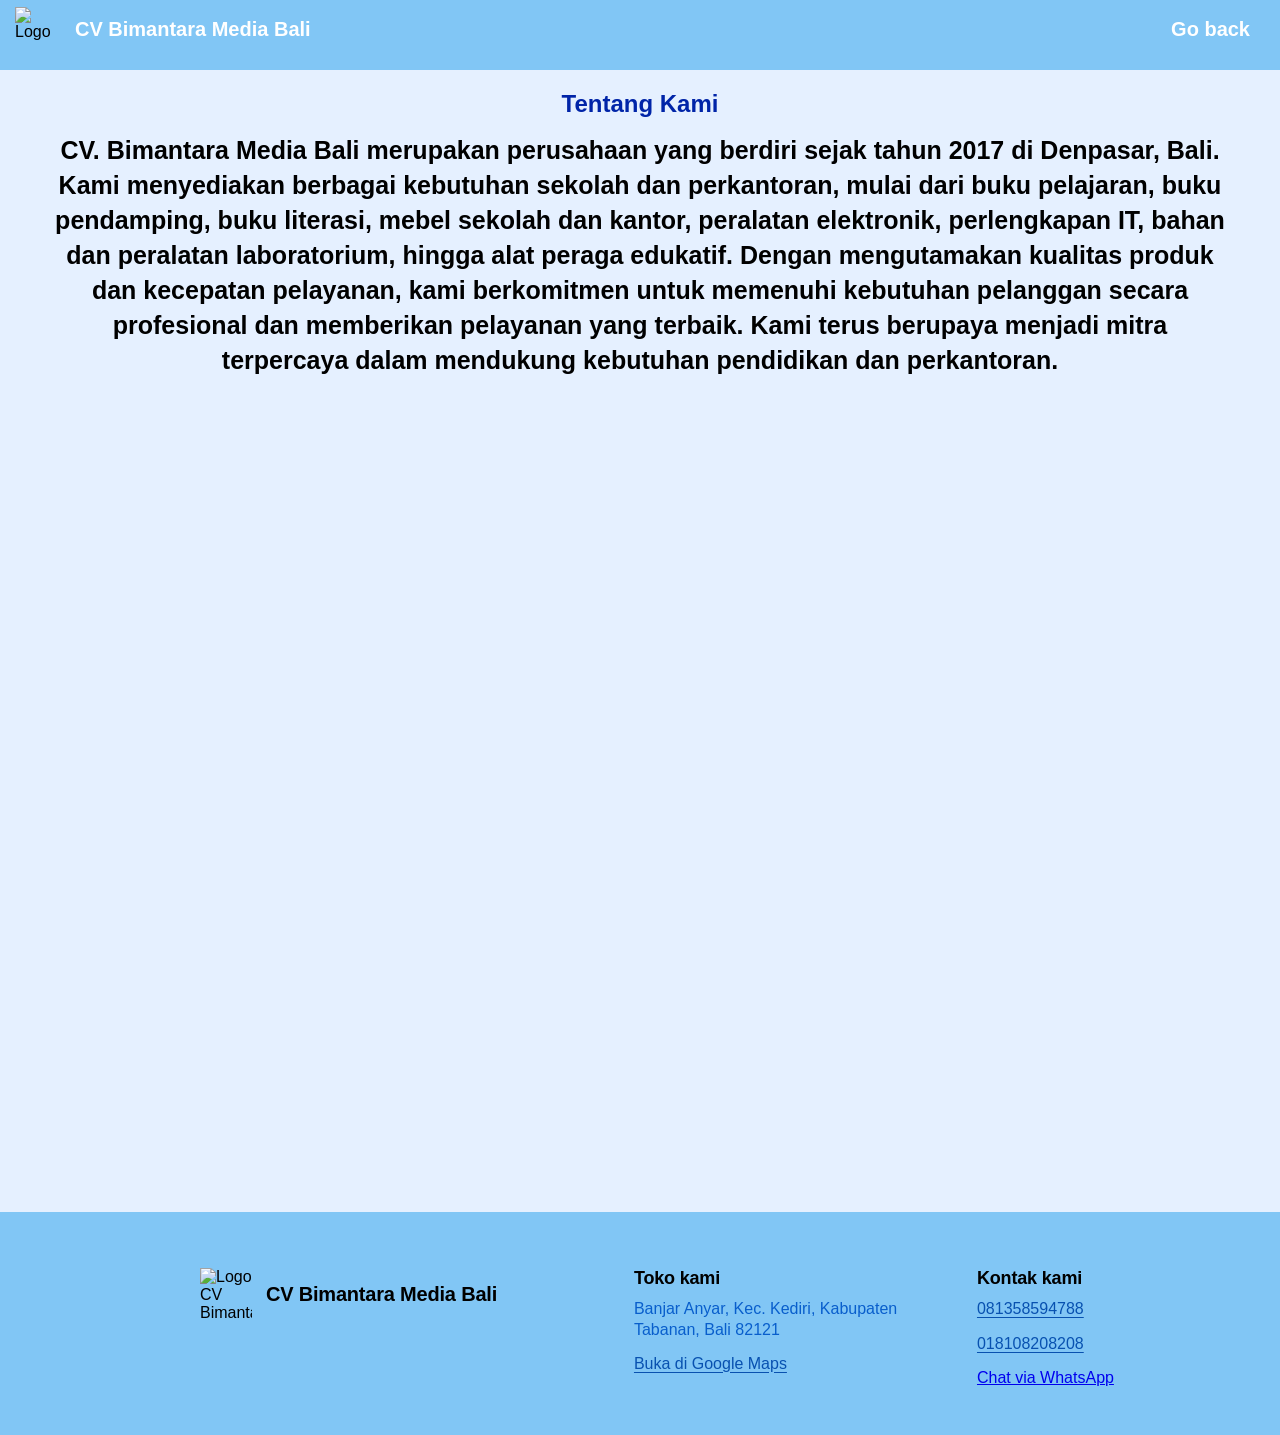
==== abour.html @ e9737730 "new" ====
<!doctype html>
<html lang="en">
  <head>
    <meta charset="UTF-8" />
    <meta name="viewport" content="width=device-width, initial-scale=1.0" />
    <title>CV Bimantara Media Bali</title>
    <link rel="stylesheet" href="style.css" />
    <link rel="stylesheet" href="styleA.css" />
    <script src="script.js" defer></script>
    <script src="scriptA.js" defer></script>
  </head>
  <body>
    <header id="header-anim">
      <div>
        <img src="images/Logobm.png" alt="Logo" />
        <h3>CV Bimantara Media Bali</h3>

        <nav>
          <ul type="none">
            <li class="nav-button">
              <a href="index.html">
                Go back
                <span class="hover-bar"></span>
              </a>
            </li>
          </ul>
        </nav>
      </div>
    </header>

    <main>
      <section class="about-anim">
        <div class="about-section">
          <h1>Tentang Kami</h1>

          <h3>
            CV. Bimantara Media Bali merupakan perusahaan yang berdiri sejak
            tahun 2017 di Denpasar, Bali. Kami menyediakan berbagai kebutuhan
            sekolah dan perkantoran, mulai dari buku pelajaran, buku pendamping,
            buku literasi, mebel sekolah dan kantor, peralatan elektronik,
            perlengkapan IT, bahan dan peralatan laboratorium, hingga alat
            peraga edukatif. Dengan mengutamakan kualitas produk dan kecepatan
            pelayanan, kami berkomitmen untuk memenuhi kebutuhan pelanggan
            secara profesional dan memberikan pelayanan yang terbaik. Kami terus
            berupaya menjadi mitra terpercaya dalam mendukung kebutuhan
            pendidikan dan perkantoran.
          </h3>
        </div>

        <div class="parent">
          <div class="box-VM-anim">
            <div class="box-V">
              <img src="images/BookLogoW.png" />
              <h1>Visi :</h1>
              <h3>
                Memberikan Kontribusi Positif Dibidang Pendidikan di Indonesia
              </h3>
            </div>
          </div>
          <div class="box-VM-anim">
            <div class="box-M">
              <img src="images/HandshakeLogoW.png" />
              <h1>Misi :</h1>
              <h3>Pelayanan Pelanggan Yang Baik Adalalah Nafas Kami</h3>
            </div>
          </div>
        </div>

        <div class="motto">
          <img src="images/HeartLogoW.png" />
          <h1>Motto kami</h1>
          <h2>
            Melayani Dunia Pendidikan dengan Sepenuh Hati, Menghadirkan
            Kualitas dan Dedikasi untuk Mendukung Kemajuan Generasi Bangsa.
          </h2>
        </div>
      </section>
    </main>

    <footer class="site-footer">
      <div class="footer-grid">
        <div class="footer-brand">
          <img src="images/Logobm.png" alt="Logo CV Bimantara Media Bali" />
          <p class="footer-name">CV Bimantara Media Bali</p>
        </div>

        <div class="footer-col">
          <h2>Toko kami</h2>
          <p>Banjar Anyar, Kec. Kediri, Kabupaten Tabanan, Bali 82121</p>
          <a
            class="footer-link"
            href="https://www.google.com/maps/place/Srikandi+Mart/@-8.5294334,115.1380931,17z/data=!3m1!4b1!4m6!3m5!1s0x2dd23bf1a0261501:0x80c1065360ee2c57!8m2!3d-8.5294334!4d115.140668!16s%2Fg%2F11hk1lvch7?entry=ttu&g_ep=EgoyMDI2MTAxMy4wIKXMDSoASAFQAw%3D%3D"
            target="_blank"
            rel="noopener"
            >Buka di Google Maps</a
          >
        </div>

        <div class="footer-col">
          <h2>Kontak kami</h2>
          <p><a href="tel:081358594788">081358594788</a></p>
          <p><a href="tel:018108208208">018108208208</a></p>
          <a
            class="btn"
            href="https://wa.me/6281358594788?text=Halo%20CV%20Bimantara%20Media%20Bali%2C%20saya%20ingin%20menanyakan%20produk."
            target="_blank"
            rel="noopener"
            >Chat via WhatsApp</a
          >
        </div>
      </div>
    </footer>
  </body>
</html>
---- style.css ----
* {
  margin: 0;
  padding: 0;
  font-family: "Segoe UI", Tahoma, Geneva, Verdana, sans-serif;
}

html {
  scroll-behavior: smooth;
}

body {
  background-color: rgb(229, 240, 255);
  overflow-x: hidden;
}

/* =========================
   HEADER
========================= */

header {
  position: fixed;
  top: 0;
  left: 0;
  width: 100%;
  height: 70px;
  background-color: rgb(129, 198, 245);
  z-index: 1000;

  transform: translateY(-70px);
  animation: startup 1s ease forwards;
}

@keyframes startup {
  from {
    transform: translateY(-70px);
  }

  to {
    transform: translateY(0);
  }
}

header img {
  position: fixed;
  width: 50px;
  height: auto;
  margin-top: 7px;
  margin-left: 15px;
}

header h3 {
  position: fixed;
  margin: 18px 0 0 75px;
  font-size: 20px;
  color: white;
}

header ul {
  position: fixed;
  top: 10px;
  right: 10px;

  margin-right: 10px;

  display: flex;
  z-index: 1000;
  list-style: none;
}

header li {
  text-align: center;
  margin-left: 20px;
  text-decoration: none;

  transition: all 0.5s ease;
}

#header-anim a {
  position: relative;
  display: inline-block;

  padding: 8px 10px 0;

  color: white;
  text-align: center;
  text-decoration: none;

  font-size: 20px;
  font-weight: 700;
  min-height: 37px;

  transition: all 0.5s ease;
}

#header-anim a:hover {
  color: rgb(0, 36, 168);
  transform: translateY(-3px) scale(1.1);
}

#header-anim a:active {
  color: rgb(0, 36, 168);
  transform: translateY(-3px) scale(1.1);
}

.nav-button {
    position: relative;
}

.hover-bar {
  position: absolute;

  bottom: 0;
  left: 50%;

  width: 0;
  height: 5px;

  background: rgb(0, 36, 168);

  transform: translateX(-50%);
  transition: width 0.3s ease;

  pointer-events: none;
}

.nav-button a:hover .hover-bar {
  width: 80%;
}

.nav-button a:active .hover-bar {
  width: 80%;
}

/* =========================
   HERO
========================= */

#home-nav {
  position: relative;
  height: 780px;
  overflow: hidden;
}

.home-img {
  position: absolute;

  top: 70px;
  left: 0;

  width: 100%;
  height: calc(100% - 70px);

  z-index: 0;

  opacity: 1;
  transition: opacity 0.6s ease;
}

.home-img.fade {
  opacity: 0;
}

/* =========================
   KNOW US MORE
========================= */

.flex-image-link {
  margin-top: 150px;
  margin-bottom: 250px;

  opacity: 0;
  transform: translateY(50px);
  transition: 0.5s ease;
}

.flex-image-link.show {
  opacity: 1;
  transform: translateY(0);
}

.flex-image-link > h1 {
  text-align: center;
  margin-bottom: 25px;

  font-size: clamp(35px, 5vw, 50px);
  font-weight: 1000;
}

/* Actual horizontal flexbox */

.image-row {
  display: flex;
  justify-content: center;
  align-items: flex-start;

  gap: 30px;

  width: 100%;
}

/* Each image */

.flex-img {
  width: 30%;
  max-width: 500px;

  opacity: 0;
  transform: translateY(50px);
}

.flex-img.show {
  animation: imageAppear 0.8s ease forwards;
}

.flex-img:nth-child(1) {
  animation-delay: 0s;
}

.flex-img:nth-child(2) {
  animation-delay: 0.5s;
}

.flex-img:nth-child(3) {
  animation-delay: 1s;
}

@keyframes imageAppear {
  to {
    opacity: 1;
    transform: translateY(0);
  }
}

.flex-img a {
  display: block;

  border-radius: 25px;
  overflow: hidden;
}

.flex-img img {
  display: block;

  width: 100%;
  height: 90%;

  border-radius: 25px;

  filter: brightness(50%);

  z-index: 0;
}

.flex-img h1 {
  position: relative;

  margin-top: -80px;
  margin-left: 20px;

  z-index: 1;

  color: white;

  font-size: clamp(25px, 4vw, 50px);
}

.image-hover {
  transition: transform 0.3s ease;
}

.flex-img:hover .image-hover {
  transform: scale(1.05);
}

.flex-img:active .image-hover {
  transform: scale(1.05);
}

/* =========================
   FOOTER
========================= */

.site-footer {
  position: static;
  display: block;
  width: 100%;
  height: auto;
  min-height: 0;
  margin: 80px 0 0;
  padding: 56px 0 48px;
  background: rgb(129, 198, 245);
  color: #000000;
}
 
.footer-grid {
  display: grid;
  grid-template-columns: 1.3fr 1fr 1fr;
  gap: 40px;
  align-items: start;
  padding-left: 200px;
}
 
.footer-brand {
  display: flex;
  align-items: center;
  gap: 14px;
}
 
.footer-brand img {
  width: 52px;
  height: 52px;
  margin: 0;
  object-fit: contain;
  flex: none;
}
 
.footer-name {
  margin: 0;
  font-size: 1.25rem;
  font-weight: 700;
  line-height: 1.25;
  letter-spacing: -0.01em;
}

.footer-col h2 {
  margin: 0 0 10px;
  padding: 0;
  color: #000000;
  font-size: 1.125rem;
  font-weight: 700;
  letter-spacing: -0.01em;
}
 
.footer-col p {
  max-width: 34ch;
  margin: 0 0 14px;
  color: rgb(8, 94, 204);
  font-size: 1rem;
  line-height: 1.3;
}
 
.footer-col a:not(.btn) {
  color: rgb(8, 81, 176);
  text-decoration: underline;
  text-underline-offset: 3px;
}
 
.footer-col a:not(.btn):hover {
  color: var(--pencil);
}
 
.site-footer a:focus-visible {
  outline-color: var(--pencil);
}

/* =====================================================
   TABLET
   769px - 1024px
===================================================== */

@media (max-width: 1024px) {

  /* Header */

  header h3 {
    font-size: 18px;
  }

  #header-anim a {
    font-size: 17px;
  }

  #header-anim a:hover {
    font-size: 19px;
  }

  /* Hero */

  #home-nav {
    height: 650px;
  }

  /* Cards */

  .image-row {
    flex-wrap: wrap;
    padding: 0 30px;
    box-sizing: border-box;
  }

  .flex-img {
    width: calc(50% - 15px);
  }

  .flex-img:nth-child(3) {
    width: 60%;
  }

  /* Footer */

  footer {
    padding: 35px;
  }
}

/* =====================================================
   MOBILE
   768px and below
===================================================== */

@media (max-width: 768px) {

  /* =========================
     HEADER
  ========================= */

  header {
    height: 115px;
  }

  header img {
    position: absolute;

    width: 42px;

    top: 5px;
    left: 10px;

    margin: 0;
  }

  header h3 {
    position: absolute;

    top: 12px;
    left: 65px;

    margin: 0;

    font-size: 17px;
  }

  header ul {
    position: absolute;

    top: 60px;
    left: 0;
    right: 0;

    display: flex;
    justify-content: center;

    padding: 0 5px;

    gap: 2px;
  }

  header li {
    padding-left: 0;
  }

  #header-anim a {
    padding: 8px 7px 0;

    font-size: 14px;

    min-height: 35px;
  }

  #header-anim a:hover {
    font-size: 15px;
  }

  header li:hover {
    height: 40px;
  }

  /* =========================
     HERO
  ========================= */

  #home-nav {
    height: 550px;
  }

  .home-img {
    top: 115px;
    height: calc(100% - 115px);

    object-fit: cover;
  }

  /* =========================
     KNOW US MORE
  ========================= */

  .flex-image-link {
    margin-top: 90px;
    padding: 0 20px;
    box-sizing: border-box;
  }

  .flex-image-link > h1 {
    font-size: clamp(30px, 9vw, 42px);
    margin-bottom: 30px;
  }

  /* Stack cards vertically */

  .image-row {
    flex-direction: column;
    align-items: center;

    gap: 35px;

    padding: 0;
  }

  .flex-img,
  .flex-img:nth-child(3) {
    width: 100%;
    max-width: 500px;
  }

  .flex-img h1 {
    margin-top: -65px;
    margin-left: 20px;

    font-size: clamp(28px, 8vw, 40px);
  }

  /* Disable the scale from getting too huge */

  .flex-img:hover .image-hover {
    transform: scale(1.02);
  }

  /* =========================
     FOOTER
  ========================= */

  footer {
    min-height: auto;

    margin-top: 80px;

    padding: 35px 25px 45px;
  }

  .footer-title {
    gap: 10px;
  }

  .footer-title img {
    width: 42px;
    height: 42px;
  }

  .footer-title h2 {
    font-size: 18px;
  }

  .loc-title {
    margin-left: 0;
    margin-top: 25px;
  }

  .loc-title h1 {
    font-size: 25px;
  }

  .loc-info {
    display: block;

    margin-left: 0;
    margin-top: 5px;

    font-size: 16px;
  }
}

/* =====================================================
   SMALL PHONES
   480px and below
===================================================== */

@media (max-width: 480px) {

  /* Header */

  header {
    height: 110px;
  }

  header img {
    width: 38px;
    top: 7px;
    left: 8px;
  }

  header h3 {
    left: 55px;
    top: 13px;

    font-size: 15px;
  }

  header ul {
    top: 58px;
  }

  #header-anim a {
    padding-left: 5px;
    padding-right: 5px;

    font-size: 12px;
  }

  #header-anim a:hover {
    font-size: 13px;
  }

  /* Hero */

  #home-nav {
    height: 450px;
  }

  .home-img {
    top: 110px;
    height: calc(100% - 110px);
  }

  /* Know us */

  .flex-image-link {
    margin-top: 70px;

    padding-left: 15px;
    padding-right: 15px;
  }

  .flex-image-link > h1 {
    font-size: 30px;
  }

  .image-row {
    gap: 30px;
  }

  .flex-img h1 {
    margin-top: -55px;

    font-size: 28px;
  }

  /* Footer */

  footer {
    padding: 30px 20px 40px;
  }

  .footer-title h2 {
    font-size: 16px;
  }

  .loc-title h1 {
    font-size: 22px;
  }

  .loc-info {
    font-size: 15px;
  }
}
---- styleA.css ----
/* =========================
   ABOUT SECTION
========================= */

.about-section {
  margin-top: 40px;
  padding: 50px;

  opacity: 0;
  transform: translateY(-70px);

  animation: BstartupA 1.3s ease forwards;
}

@keyframes BstartupA {
  from {
    opacity: 0;
    transform: translateY(-70px);
  }

  to {
    opacity: 1;
    transform: translateY(0);
  }
}

.about-section h1 {
  color: rgb(0, 36, 168);

  text-align: center;
}

.about-section h3 {
  margin-top: 15px;

  text-align: center;

  font-size: clamp(25px, 1.5vw, 30px);
  line-height: 1.4;
}


/* =========================
   VISI / MISI
========================= */

.parent {
  display: flex;
  justify-content: center;
  align-items: stretch;

  gap: 30px;

  width: 100%;

  margin-top: 10px;
  padding: 0 30px;

  box-sizing: border-box;
}


/* Both animation containers */

.box-VM-anim {
  width: 100%;
  max-width: 500px;

  opacity: 0;
  transform: translateY(50px);
}

.box-VM-anim.show {
  animation: imageAppear2 0.8s ease forwards;
}


/* Animation delays */

.box-VM-anim:nth-child(1) {
  animation-delay: 0.8s;
}

.box-VM-anim:nth-child(2) {
  animation-delay: 1.2s;
}

@keyframes imageAppear2 {
  to {
    opacity: 1;
    transform: translateY(0);
  }
}


/* =========================
   VISI BOX
========================= */

.box-V {
  width: 100%;
  min-height: 348px;

  padding: 20px;

  display: flex;
  flex-direction: column;
  align-items: center;
  justify-content: flex-start;
}

.box-V img {
  width: 200px;
  max-width: 70%;

  margin: 0 auto;
}

.box-V h1 {
  margin-top: 17px;

  font-size: clamp(28px, 3vw, 35px);

  color: rgb(0, 36, 168);

  text-align: center;
}

.box-V h3 {
  font-size: clamp(20px, 2.5vw, 30px);
  line-height: 1.3;

  text-align: center;
}



/* =========================
   MISI BOX
========================= */

.box-M {
  width: 100%;
  min-height: 348px;

  padding: 20px;

  display: flex;
  flex-direction: column;
  align-items: center;
}

.box-M img {
  width: 200px;
  max-width: 70%;

  margin: 0 auto;
}

.box-M h1 {
  margin-top: 25.7px;

  font-size: clamp(28px, 3vw, 35px);

  color: rgb(0, 36, 168);

  text-align: center;
}

.box-M h3 {
  font-size: clamp(20px, 2.5vw, 30px);
  line-height: 1.3;

  text-align: center;
}


/* =========================
   MOTTO
========================= */

.motto {
  display: flex;
  flex-direction: column;
  align-items: center;

  margin-top: 30px;
  margin-bottom: 200px;

  padding: 0 30px;

  box-sizing: border-box;

  opacity: 0;
  transform: translateY(50px);

  transition: 0.8s ease;
}

.motto.show {
  opacity: 1;
  transform: translateY(0);
}

.motto img {
  width: 200px;
  max-width: 60%;
}

.motto h1 {
  margin: 10px 0 0;

  font-size: clamp(30px, 4vw, 45px);

  color: rgb(0, 36, 168);

  text-align: center;
}

.motto h2 {
  margin: 10px 0 0;

  font-size: clamp(20px, 3vw, 30px);

  text-align: center;
}


/* =====================================================
TABLET
===================================================== */

@media (max-width: 900px) {

.about-section {
padding: 35px 25px;
}

.about-section h1 {
font-size: clamp(28px, 4vw, 38px);
}

.about-section h3 {
font-size: clamp(20px, 2.6vw, 25px);
line-height: 1.5;
}

/* Visi + Misi */

.parent {
gap: 20px;
padding: 0 15px;
}

.box-VM-anim {
flex: 1;
min-width: 0;
}

.box-V,
.box-M {
min-height: 300px;
padding: 20px 15px;
box-sizing: border-box;
}

.box-V img,
.box-M img {
width: 160px;
max-width: 80%;
}

.box-V h1,
.box-M h1 {
font-size: clamp(25px, 3vw, 32px);
}

.box-V h3,
.box-M h3 {
font-size: clamp(18px, 2.2vw, 23px);
line-height: 1.45;
}

/* Motto */

.motto {
margin-top: 45px;
margin-bottom: 130px;
padding: 0 25px;
}

.motto img {
width: 170px;
}

.motto h1 {
font-size: clamp(28px, 4vw, 38px);
}

.motto h2 {
font-size: clamp(19px, 2.7vw, 25px);
line-height: 1.5;
}
}

/* =====================================================
MOBILE
===================================================== */

@media (max-width: 768px) {

.about-section {
margin-top: 90px;
padding: 25px 15px;
}

.about-section h1 {
font-size: 30px;
line-height: 1.3;
}

.about-section h3 {
margin-top: 12px;
font-size: 19px;
line-height: 1.6;
}

/* Company description box */

.box {
width: 100%;
min-height: auto;
padding: 20px;
box-sizing: border-box;
}

.box h3 {
font-size: 18px;
line-height: 1.6;
}

/* Visi + Misi */

.parent {
flex-direction: column;
align-items: center;
gap: 25px;

width: 100%;
margin-top: 25px;
padding: 0;

}

.box-VM-anim {
width: 100%;
max-width: 500px;
box-sizing: border-box;
}

.box-V,
.box-M {
width: 100%;
min-height: auto;
padding: 25px 20px;
box-sizing: border-box;
border-radius: 20px;
}

.box-V img,
.box-M img {
width: 145px;
max-width: 65%;
}

.box-V h1,
.box-M h1 {
margin-top: 18px;
font-size: 29px;
line-height: 1.3;
}

.box-M h1 {
margin-top: 18px;
}

.box-V h3,
.box-M h3 {
margin-bottom: 0;
font-size: 19px;
line-height: 1.6;
overflow-wrap: break-word;
}

/* Motto */

.motto {
margin-top: 45px;
margin-bottom: 90px;
padding: 0 15px;
}

.motto img {
width: 145px;
max-width: 60%;
}

.motto h1 {
font-size: 30px;
line-height: 1.4;
overflow-wrap: break-word;
}

.motto h2 {
font-size: 19px;
line-height: 1.6;
overflow-wrap: break-word;
}
}

/* =====================================================
SMALL PHONES
===================================================== */

@media (max-width: 480px) {

.about-section {
margin-top: 100px;
padding: 20px 12px;
}

.about-section h1 {
font-size: 26px;
}

.about-section h3 {
font-size: 17px;
line-height: 1.6;
}

/* Images above the company description */

.about-section > img {
display: block;
width: 110px;
max-width: 50%;
height: auto;
margin: 100px auto 20px;
}

/* Company description box */

.box {
padding: 16px;
border-radius: 18px;
}

.box h3 {
font-size: 16px;
line-height: 1.6;
}

/* Visi + Misi */

.parent {
gap: 20px;
padding: 0;
}

.box-VM-anim {
max-width: 100%;
}

.box-V,
.box-M {
padding: 20px 15px;
border-radius: 18px;
}

.box-V img,
.box-M img {
width: 120px;
}

.box-V h1,
.box-M h1 {
font-size: 25px;
}

.box-V h3,
.box-M h3 {
font-size: 16px;
line-height: 1.6;
}

/* Motto */

.motto {
margin-top: 35px;
margin-bottom: 70px;
padding: 0 10px;
}

.motto img {
width: 115px;
}

.motto h1 {
font-size: 25px;
line-height: 1.4;
}

.motto h2 {
font-size: 16px;
line-height: 1.6;
}
}

/* =====================================================
EXTRA SMALL PHONES
===================================================== */

@media (max-width: 360px) {

.about-section {
padding-right: 10px;
padding-left: 10px;
}

.about-section h1 {
font-size: 24px;
}

.about-section h3 {
font-size: 16px;
}

.box-V,
.box-M {
padding: 18px 12px;
}

.box-V h1,
.box-M h1 {
font-size: 23px;
}

.box-V h3,
.box-M h3 {
font-size: 15px;
}

.motto h1 {
font-size: 23px;
}

.motto h2 {
font-size: 15px;
}
}
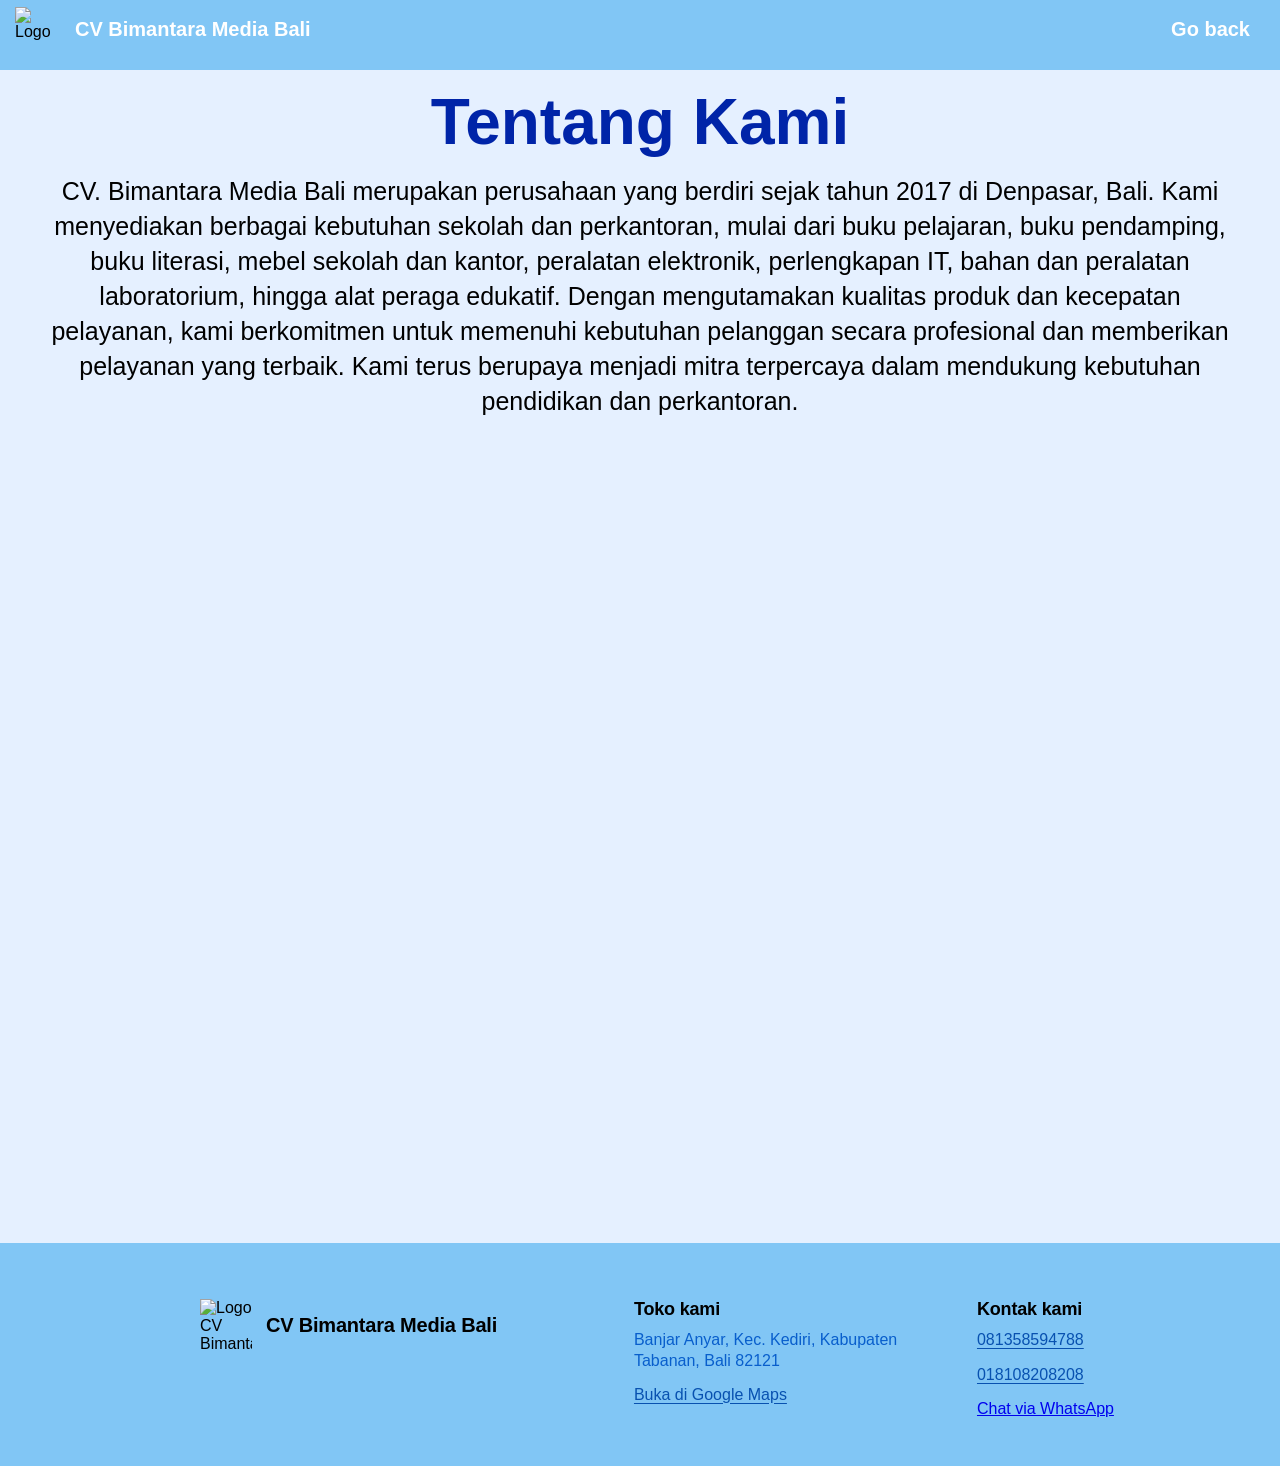
==== commit 4c564258: "new" ====
--- a/abour.html
+++ b/abour.html
@@ -8,6 +8,13 @@
     <link rel="stylesheet" href="styleA.css" />
     <script src="script.js" defer></script>
     <script src="scriptA.js" defer></script>
+
+    <link rel="preconnect" href="https://fonts.googleapis.com" />
+    <link rel="preconnect" href="https://fonts.gstatic.com" crossorigin />
+    <link
+      rel="stylesheet"
+      href="https://fonts.googleapis.com/css2?family=Plus+Jakarta+Sans:wght@400;500;600;700;800&display=swap"
+    />
   </head>
   <body>
     <header id="header-anim">
@@ -33,7 +40,7 @@
         <div class="about-section">
           <h1>Tentang Kami</h1>
 
-          <h3>
+          <p>
             CV. Bimantara Media Bali merupakan perusahaan yang berdiri sejak
             tahun 2017 di Denpasar, Bali. Kami menyediakan berbagai kebutuhan
             sekolah dan perkantoran, mulai dari buku pelajaran, buku pendamping,
@@ -44,7 +51,7 @@
             secara profesional dan memberikan pelayanan yang terbaik. Kami terus
             berupaya menjadi mitra terpercaya dalam mendukung kebutuhan
             pendidikan dan perkantoran.
-          </h3>
+          </p>
         </div>
 
         <div class="parent">
@@ -52,16 +59,18 @@
             <div class="box-V">
               <img src="images/BookLogoW.png" />
               <h1>Visi :</h1>
-              <h3>
+              <p>
                 Memberikan Kontribusi Positif Dibidang Pendidikan di Indonesia
-              </h3>
+              </p>
             </div>
           </div>
           <div class="box-VM-anim">
             <div class="box-M">
               <img src="images/HandshakeLogoW.png" />
               <h1>Misi :</h1>
-              <h3>Pelayanan Pelanggan Yang Baik Adalalah Nafas Kami</h3>
+              <p>
+                Pelayanan Pelanggan Yang Baik Adalalah Nafas Kami
+              </p>
             </div>
           </div>
         </div>
@@ -69,10 +78,10 @@
         <div class="motto">
           <img src="images/HeartLogoW.png" />
           <h1>Motto kami</h1>
-          <h2>
+          <p>
             Melayani Dunia Pendidikan dengan Sepenuh Hati, Menghadirkan
             Kualitas dan Dedikasi untuk Mendukung Kemajuan Generasi Bangsa.
-          </h2>
+          </p>
         </div>
       </section>
     </main>
--- a/styleA.css
+++ b/styleA.css
@@ -3,11 +3,13 @@
 ========================= */
 
 .about-section {
-  margin-top: 40px;
+  margin-top: 35px;
   padding: 50px;
 
   opacity: 0;
   transform: translateY(-70px);
+
+  font-family: "Plus Jakarta Sans", system-ui, -apple-system, "Segoe UI", Roboto, sans-serif;
 
   animation: BstartupA 1.3s ease forwards;
 }
@@ -26,14 +28,16 @@
 
 .about-section h1 {
   color: rgb(0, 36, 168);
-
-  text-align: center;
-}
-
-.about-section h3 {
+  font-size: clamp(2.5rem, 6vw, 4rem);
+  font-weight: 800;
+  text-align: center;
+}
+
+.about-section p {
   margin-top: 15px;
 
   text-align: center;
+  justify-content: space-around;
 
   font-size: clamp(25px, 1.5vw, 30px);
   line-height: 1.4;
@@ -126,7 +130,7 @@
   text-align: center;
 }
 
-.box-V h3 {
+.box-V p {
   font-size: clamp(20px, 2.5vw, 30px);
   line-height: 1.3;
 
@@ -167,7 +171,7 @@
   text-align: center;
 }
 
-.box-M h3 {
+.box-M p {
   font-size: clamp(20px, 2.5vw, 30px);
   line-height: 1.3;
 
@@ -217,10 +221,10 @@
   text-align: center;
 }
 
-.motto h2 {
+.motto p {
   margin: 10px 0 0;
 
-  font-size: clamp(20px, 3vw, 30px);
+  font-size: clamp(15px, 2vw, 30px);
 
   text-align: center;
 }
@@ -240,7 +244,7 @@
 font-size: clamp(28px, 4vw, 38px);
 }
 
-.about-section h3 {
+.about-section p {
 font-size: clamp(20px, 2.6vw, 25px);
 line-height: 1.5;
 }
@@ -275,8 +279,8 @@
 font-size: clamp(25px, 3vw, 32px);
 }
 
-.box-V h3,
-.box-M h3 {
+.box-V p,
+.box-M p {
 font-size: clamp(18px, 2.2vw, 23px);
 line-height: 1.45;
 }
@@ -297,7 +301,7 @@
 font-size: clamp(28px, 4vw, 38px);
 }
 
-.motto h2 {
+.motto p {
 font-size: clamp(19px, 2.7vw, 25px);
 line-height: 1.5;
 }
@@ -319,23 +323,9 @@
 line-height: 1.3;
 }
 
-.about-section h3 {
+.about-section p {
 margin-top: 12px;
 font-size: 19px;
-line-height: 1.6;
-}
-
-/* Company description box */
-
-.box {
-width: 100%;
-min-height: auto;
-padding: 20px;
-box-sizing: border-box;
-}
-
-.box h3 {
-font-size: 18px;
 line-height: 1.6;
 }
 
@@ -384,8 +374,8 @@
 margin-top: 18px;
 }
 
-.box-V h3,
-.box-M h3 {
+.box-V p,
+.box-M p {
 margin-bottom: 0;
 font-size: 19px;
 line-height: 1.6;
@@ -411,7 +401,7 @@
 overflow-wrap: break-word;
 }
 
-.motto h2 {
+.motto p {
 font-size: 19px;
 line-height: 1.6;
 overflow-wrap: break-word;
@@ -433,30 +423,8 @@
 font-size: 26px;
 }
 
-.about-section h3 {
+.about-section p {
 font-size: 17px;
-line-height: 1.6;
-}
-
-/* Images above the company description */
-
-.about-section > img {
-display: block;
-width: 110px;
-max-width: 50%;
-height: auto;
-margin: 100px auto 20px;
-}
-
-/* Company description box */
-
-.box {
-padding: 16px;
-border-radius: 18px;
-}
-
-.box h3 {
-font-size: 16px;
 line-height: 1.6;
 }
 
@@ -487,8 +455,8 @@
 font-size: 25px;
 }
 
-.box-V h3,
-.box-M h3 {
+.box-V p,
+.box-M p {
 font-size: 16px;
 line-height: 1.6;
 }
@@ -510,7 +478,7 @@
 line-height: 1.4;
 }
 
-.motto h2 {
+.motto p {
 font-size: 16px;
 line-height: 1.6;
 }
@@ -531,7 +499,7 @@
 font-size: 24px;
 }
 
-.about-section h3 {
+.about-section p {
 font-size: 16px;
 }
 
@@ -545,8 +513,8 @@
 font-size: 23px;
 }
 
-.box-V h3,
-.box-M h3 {
+.box-V p,
+.box-M p {
 font-size: 15px;
 }
 
@@ -554,7 +522,7 @@
 font-size: 23px;
 }
 
-.motto h2 {
+.motto p {
 font-size: 15px;
 }
 }
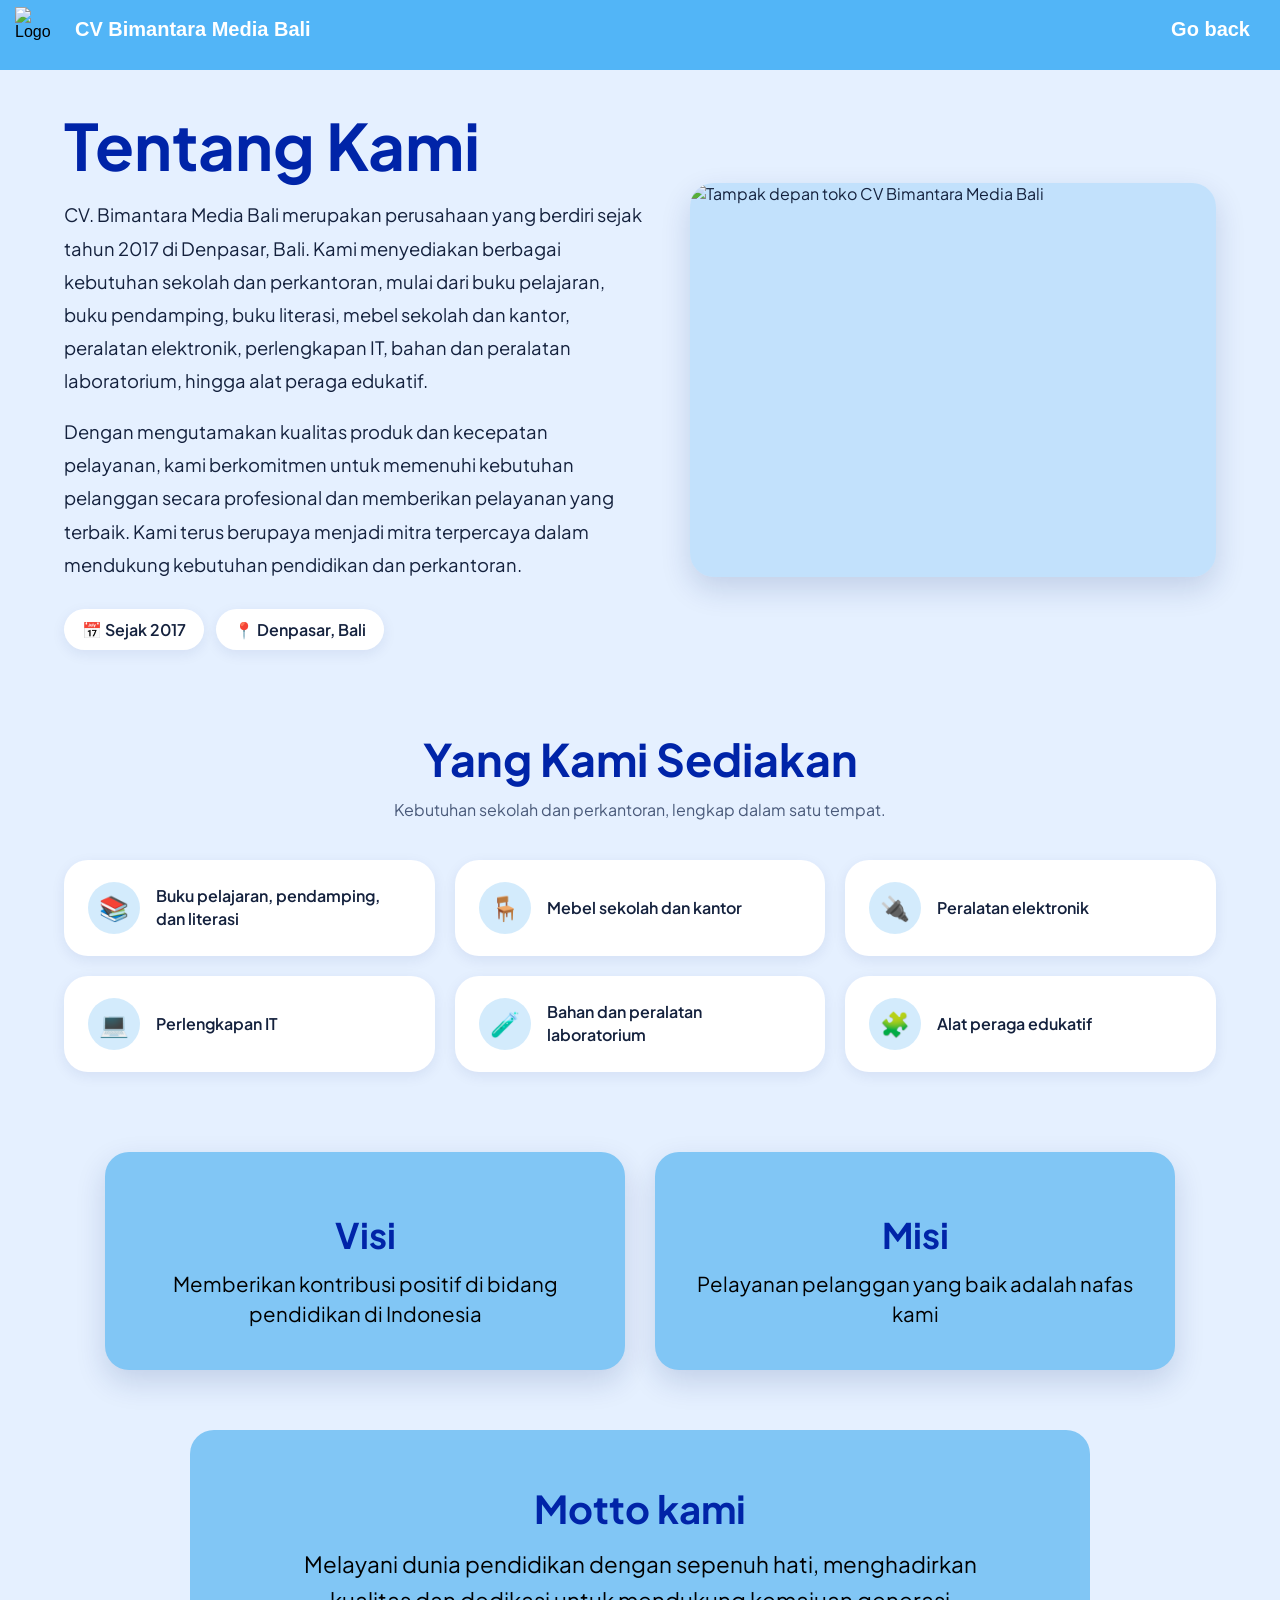
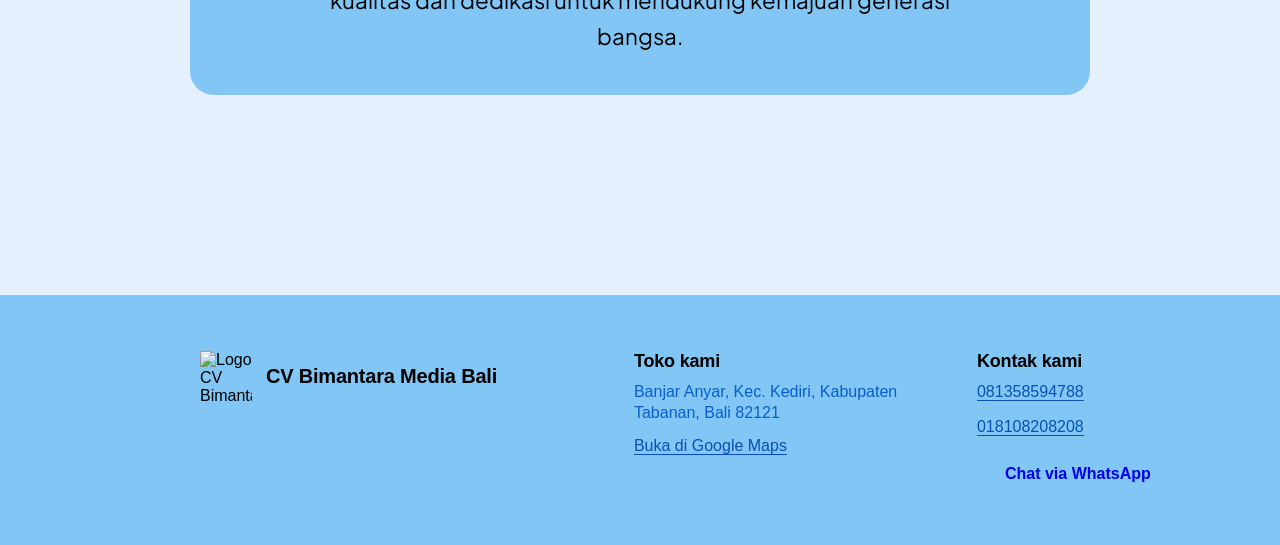
==== commit 4a47cd7b: "new" ====
--- a/abour.html
+++ b/abour.html
@@ -3,11 +3,7 @@
   <head>
     <meta charset="UTF-8" />
     <meta name="viewport" content="width=device-width, initial-scale=1.0" />
-    <title>CV Bimantara Media Bali</title>
-    <link rel="stylesheet" href="style.css" />
-    <link rel="stylesheet" href="styleA.css" />
-    <script src="script.js" defer></script>
-    <script src="scriptA.js" defer></script>
+    <title>Tentang Kami | CV Bimantara Media Bali</title>
 
     <link rel="preconnect" href="https://fonts.googleapis.com" />
     <link rel="preconnect" href="https://fonts.gstatic.com" crossorigin />
@@ -15,7 +11,12 @@
       rel="stylesheet"
       href="https://fonts.googleapis.com/css2?family=Plus+Jakarta+Sans:wght@400;500;600;700;800&display=swap"
     />
+
+    <link rel="stylesheet" href="style.css" />
+    <link rel="stylesheet" href="styleA.css" />
+    <script src="scriptA.js" defer></script>
   </head>
+
   <body>
     <header id="header-anim">
       <div>
@@ -35,52 +36,104 @@
       </div>
     </header>
 
-    <main>
+    <main class="about-page">
       <section class="about-anim">
+        <!-- INTRO: text on the left, store photo on the right -->
         <div class="about-section">
-          <h1>Tentang Kami</h1>
+          <div class="about-text">
+            <h1>Tentang Kami</h1>
 
-          <p>
-            CV. Bimantara Media Bali merupakan perusahaan yang berdiri sejak
-            tahun 2017 di Denpasar, Bali. Kami menyediakan berbagai kebutuhan
-            sekolah dan perkantoran, mulai dari buku pelajaran, buku pendamping,
-            buku literasi, mebel sekolah dan kantor, peralatan elektronik,
-            perlengkapan IT, bahan dan peralatan laboratorium, hingga alat
-            peraga edukatif. Dengan mengutamakan kualitas produk dan kecepatan
-            pelayanan, kami berkomitmen untuk memenuhi kebutuhan pelanggan
-            secara profesional dan memberikan pelayanan yang terbaik. Kami terus
-            berupaya menjadi mitra terpercaya dalam mendukung kebutuhan
-            pendidikan dan perkantoran.
-          </p>
+            <p>
+              CV. Bimantara Media Bali merupakan perusahaan yang berdiri sejak
+              tahun 2017 di Denpasar, Bali. Kami menyediakan berbagai kebutuhan
+              sekolah dan perkantoran, mulai dari buku pelajaran, buku
+              pendamping, buku literasi, mebel sekolah dan kantor, peralatan
+              elektronik, perlengkapan IT, bahan dan peralatan laboratorium,
+              hingga alat peraga edukatif.
+            </p>
+            <p>
+              Dengan mengutamakan kualitas produk dan kecepatan pelayanan, kami
+              berkomitmen untuk memenuhi kebutuhan pelanggan secara profesional
+              dan memberikan pelayanan yang terbaik. Kami terus berupaya menjadi
+              mitra terpercaya dalam mendukung kebutuhan pendidikan dan
+              perkantoran.
+            </p>
+
+            <ul class="about-facts">
+              <li><span aria-hidden="true">📅</span> Sejak 2017</li>
+              <li><span aria-hidden="true">📍</span> Denpasar, Bali</li>
+            </ul>
+          </div>
+
+          <!-- Replace the file with your own photo (horizontal, 4:3) -->
+          <img
+            class="about-photo"
+            src="images/tokoAbout.jpg"
+            alt="Tampak depan toko CV Bimantara Media Bali"
+          />
         </div>
 
+        <!-- PRODUCTS -->
+        <div class="about-products">
+          <h2 class="section-title">Yang Kami Sediakan</h2>
+          <p class="section-sub">
+            Kebutuhan sekolah dan perkantoran, lengkap dalam satu tempat.
+          </p>
+
+          <ul class="product-grid">
+            <li class="product-tile">
+              <span class="product-icon" aria-hidden="true">📚</span>
+              Buku pelajaran, pendamping, dan literasi
+            </li>
+            <li class="product-tile">
+              <span class="product-icon" aria-hidden="true">🪑</span>
+              Mebel sekolah dan kantor
+            </li>
+            <li class="product-tile">
+              <span class="product-icon" aria-hidden="true">🔌</span>
+              Peralatan elektronik
+            </li>
+            <li class="product-tile">
+              <span class="product-icon" aria-hidden="true">💻</span>
+              Perlengkapan IT
+            </li>
+            <li class="product-tile">
+              <span class="product-icon" aria-hidden="true">🧪</span>
+              Bahan dan peralatan laboratorium
+            </li>
+            <li class="product-tile">
+              <span class="product-icon" aria-hidden="true">🧩</span>
+              Alat peraga edukatif
+            </li>
+          </ul>
+        </div>
+
+        <!-- VISI & MISI -->
         <div class="parent">
           <div class="box-VM-anim">
-            <div class="box-V">
-              <img src="images/BookLogoW.png" />
-              <h1>Visi :</h1>
-              <p>
-                Memberikan Kontribusi Positif Dibidang Pendidikan di Indonesia
-              </p>
+            <div class="vm-card">
+              <img src="images/BookLogoW.png" alt="" />
+              <h2>Visi</h2>
+              <p>Memberikan kontribusi positif di bidang pendidikan di Indonesia</p>
             </div>
           </div>
+
           <div class="box-VM-anim">
-            <div class="box-M">
-              <img src="images/HandshakeLogoW.png" />
-              <h1>Misi :</h1>
-              <p>
-                Pelayanan Pelanggan Yang Baik Adalalah Nafas Kami
-              </p>
+            <div class="vm-card">
+              <img src="images/HandshakeLogoW.png" alt="" />
+              <h2>Misi</h2>
+              <p>Pelayanan pelanggan yang baik adalah nafas kami</p>
             </div>
           </div>
         </div>
 
+        <!-- MOTTO -->
         <div class="motto">
-          <img src="images/HeartLogoW.png" />
-          <h1>Motto kami</h1>
+          <img src="images/HeartLogoW.png" alt="" />
+          <h2>Motto kami</h2>
           <p>
-            Melayani Dunia Pendidikan dengan Sepenuh Hati, Menghadirkan
-            Kualitas dan Dedikasi untuk Mendukung Kemajuan Generasi Bangsa.
+            Melayani dunia pendidikan dengan sepenuh hati, menghadirkan kualitas
+            dan dedikasi untuk mendukung kemajuan generasi bangsa.
           </p>
         </div>
       </section>
@@ -120,4 +173,4 @@
       </div>
     </footer>
   </body>
-</html>
+</html>
--- a/style.css
+++ b/style.css
@@ -1,3 +1,29 @@
+/* =========================
+   VARIABLES & RESET
+========================= */
+
+:root {
+  --bg: #f7faff;
+  --surface: #ffffff;
+  --brand: rgb(129, 198, 245);
+  --brand-dark: #0940b7;
+  --accent: #ff8a1f;
+  --accent-dark: #e57200;
+  --text: #14213d;
+  --muted: #4a5a7a;
+  --header-h: 70px;
+  --radius: 24px;
+  --container: 1200px;
+
+  /* Fonts */
+  --font-head: "Poppins", "Segoe UI", Tahoma, sans-serif;
+  --font-body: "Inter", "Segoe UI", Tahoma, sans-serif;
+ 
+  /* Shadows */
+  --shadow-sm: 0 4px 14px rgba(11, 42, 111, 0.08);
+  --shadow-md: 0 12px 30px rgba(11, 42, 111, 0.16);
+}
+
 * {
   margin: 0;
   padding: 0;
@@ -23,9 +49,8 @@
   left: 0;
   width: 100%;
   height: 70px;
-  background-color: rgb(129, 198, 245);
+  background-color: rgb(82, 181, 247);
   z-index: 1000;
-
   transform: translateY(-70px);
   animation: startup 1s ease forwards;
 }
@@ -59,9 +84,7 @@
   position: fixed;
   top: 10px;
   right: 10px;
-
   margin-right: 10px;
-
   display: flex;
   z-index: 1000;
   list-style: none;
@@ -71,62 +94,45 @@
   text-align: center;
   margin-left: 20px;
   text-decoration: none;
-
   transition: all 0.5s ease;
 }
 
 #header-anim a {
   position: relative;
   display: inline-block;
-
   padding: 8px 10px 0;
-
   color: white;
   text-align: center;
   text-decoration: none;
-
   font-size: 20px;
   font-weight: 700;
   min-height: 37px;
-
   transition: all 0.5s ease;
 }
 
-#header-anim a:hover {
-  color: rgb(0, 36, 168);
-  transform: translateY(-3px) scale(1.1);
-}
-
+#header-anim a:hover,
 #header-anim a:active {
   color: rgb(0, 36, 168);
   transform: translateY(-3px) scale(1.1);
 }
 
 .nav-button {
-    position: relative;
+  position: relative;
 }
 
 .hover-bar {
   position: absolute;
-
   bottom: 0;
   left: 50%;
-
   width: 0;
   height: 5px;
-
   background: rgb(0, 36, 168);
-
   transform: translateX(-50%);
   transition: width 0.3s ease;
-
   pointer-events: none;
 }
 
-.nav-button a:hover .hover-bar {
-  width: 80%;
-}
-
+.nav-button a:hover .hover-bar,
 .nav-button a:active .hover-bar {
   width: 80%;
 }
@@ -137,27 +143,207 @@
 
 #home-nav {
   position: relative;
-  height: 780px;
+  height: min(100vh, 780px);
+  min-height: 480px;
   overflow: hidden;
+  background: var(--brand-dark);
 }
 
 .home-img {
   position: absolute;
-
-  top: 70px;
+  top: var(--header-h);
   left: 0;
-
   width: 100%;
-  height: calc(100% - 70px);
-
+  height: calc(100% - var(--header-h));
+  object-fit: cover;
   z-index: 0;
-
   opacity: 1;
   transition: opacity 0.6s ease;
 }
 
 .home-img.fade {
   opacity: 0;
+}
+
+#home-nav::after {
+  content: "";
+  position: absolute;
+  inset: var(--header-h) 0 0 0;
+  background: linear-gradient(
+    90deg,
+    rgba(5, 20, 60, 0.8) 0%,
+    rgba(5, 20, 60, 0.45) 50%,
+    rgba(5, 20, 60, 0) 100%
+  );
+  z-index: 1;
+  pointer-events: none;
+}
+
+.hero-content {
+  position: absolute;
+  inset: var(--header-h) 0 0 0;
+  z-index: 2;
+  display: flex;
+  flex-direction: column;
+  justify-content: center;
+  align-items: flex-start;
+  padding: 0 8%;
+  max-width: 720px;
+  color: #fff;
+}
+
+.hero-eyebrow {
+  margin-bottom: 14px;
+  padding: 6px 14px;
+  border-radius: 999px;
+  background: rgba(255, 255, 255, 0.18);
+  font-size: 0.85rem;
+  font-weight: 600;
+  letter-spacing: 0.06em;
+  text-transform: uppercase;
+}
+
+.hero-content h2 {
+  font-size: clamp(2rem, 5.5vw, 3.6rem);
+  font-weight: 700;
+  text-shadow: 0 2px 12px rgba(0, 0, 0, 0.3);
+}
+
+.hero-content p {
+  margin: 18px 0 30px;
+  max-width: 460px;
+  font-size: clamp(1rem, 2vw, 1.2rem);
+  color: rgba(255, 255, 255, 0.92);
+}
+
+.hero-buttons {
+  display: flex;
+  flex-wrap: wrap;
+  gap: 14px;
+}
+
+/* =========================
+   BUTTONS
+========================= */
+
+.btn {
+  display: inline-block;
+  padding: 14px 28px;
+  border-radius: 999px;
+  font-family: var(--font-head);
+  font-size: 1rem;
+  font-weight: 600;
+  text-decoration: none;
+  text-align: center;
+  transition: transform 0.2s ease, box-shadow 0.2s ease,
+    background-color 0.2s ease;
+}
+
+.btn:hover {
+  transform: translateY(-2px);
+  box-shadow: 0 8px 20px rgba(0, 0, 0, 0.25);
+}
+
+.btn-primary {
+  background: var(--accent);
+  color: #fff;
+}
+
+.btn-primary:hover {
+  background: var(--accent-dark);
+}
+
+.btn-ghost {
+  border: 2px solid #fff;
+  color: #fff;
+  padding: 12px 26px;
+}
+
+.btn-ghost:hover {
+  background: #fff;
+  color: var(--brand-dark);
+}
+
+.btn-whatsapp {
+  background: #25d366;
+  color: #072b16;
+}
+
+.btn-whatsapp:hover {
+  background: #1fbd5a;
+}
+
+/* =========================
+   WHY CHOOSE US
+========================= */
+
+.why-us {
+  max-width: var(--container);
+  margin: 0 auto;
+  padding: 100px 24px 40px;
+  opacity: 0;
+  transform: translateY(50px);
+  transition: 0.8s ease;
+}
+
+.why-us.show {
+  opacity: 1;
+  transform: translateY(0);
+}
+
+.section-title {
+  text-align: center;
+  font-size: clamp(1.9rem, 4.5vw, 2.8rem);
+  font-weight: 700;
+}
+
+.section-sub {
+  max-width: 520px;
+  margin: 12px auto 0;
+  text-align: center;
+  color: var(--muted);
+}
+
+.why-grid {
+  display: grid;
+  grid-template-columns: repeat(3, 1fr);
+  gap: 24px;
+  margin-top: 48px;
+}
+
+.why-card {
+  padding: 32px 28px;
+  border-radius: var(--radius);
+  background: var(--surface);
+  box-shadow: var(--shadow-sm);
+  text-align: center;
+  transition: transform 0.3s ease, box-shadow 0.3s ease;
+}
+
+.why-card:hover {
+  transform: translateY(-6px);
+  box-shadow: var(--shadow-md);
+}
+
+.why-icon {
+  display: grid;
+  place-items: center;
+  width: 68px;
+  height: 68px;
+  margin: 0 auto 18px;
+  border-radius: 50%;
+  background: rgba(129, 198, 245, 0.35);
+  font-size: 2rem;
+}
+
+.why-card h3 {
+  margin-bottom: 8px;
+  font-size: 1.2rem;
+}
+
+.why-card p {
+  color: var(--muted);
+  font-size: 0.97rem;
 }
 
 /* =========================
@@ -165,9 +351,8 @@
 ========================= */
 
 .flex-image-link {
-  margin-top: 150px;
+  margin-top: 100px;
   margin-bottom: 250px;
-
   opacity: 0;
   transform: translateY(50px);
   transition: 0.5s ease;
@@ -181,29 +366,26 @@
 .flex-image-link > h1 {
   text-align: center;
   margin-bottom: 25px;
-
   font-size: clamp(35px, 5vw, 50px);
   font-weight: 1000;
 }
 
-/* Actual horizontal flexbox */
+/* Horizontal row of cards */
 
 .image-row {
   display: flex;
   justify-content: center;
   align-items: flex-start;
-
   gap: 30px;
-
   width: 100%;
 }
 
-/* Each image */
+/* Each card */
 
 .flex-img {
+  position: relative;
   width: 30%;
   max-width: 500px;
-
   opacity: 0;
   transform: translateY(50px);
 }
@@ -233,34 +415,24 @@
 
 .flex-img a {
   display: block;
-
   border-radius: 25px;
   overflow: hidden;
 }
 
 .flex-img img {
   display: block;
-
   width: 100%;
-  height: 90%;
-
   border-radius: 25px;
-
   filter: brightness(50%);
-
   z-index: 0;
 }
 
 .flex-img h1 {
   position: relative;
-
   margin-top: -80px;
   margin-left: 20px;
-
-  z-index: 1;
-
+  z-index: 10;
   color: white;
-
   font-size: clamp(25px, 4vw, 50px);
 }
 
@@ -268,12 +440,9 @@
   transition: transform 0.3s ease;
 }
 
-.flex-img:hover .image-hover {
-  transform: scale(1.05);
-}
-
+.flex-img:hover .image-hover,
 .flex-img:active .image-hover {
-  transform: scale(1.05);
+  transform: scale(1.01);
 }
 
 /* =========================
@@ -286,12 +455,12 @@
   width: 100%;
   height: auto;
   min-height: 0;
-  margin: 80px 0 0;
+  margin: 200px 0 0;
   padding: 56px 0 48px;
   background: rgb(129, 198, 245);
   color: #000000;
 }
- 
+
 .footer-grid {
   display: grid;
   grid-template-columns: 1.3fr 1fr 1fr;
@@ -299,13 +468,13 @@
   align-items: start;
   padding-left: 200px;
 }
- 
+
 .footer-brand {
   display: flex;
   align-items: center;
   gap: 14px;
 }
- 
+
 .footer-brand img {
   width: 52px;
   height: 52px;
@@ -313,7 +482,7 @@
   object-fit: contain;
   flex: none;
 }
- 
+
 .footer-name {
   margin: 0;
   font-size: 1.25rem;
@@ -330,7 +499,7 @@
   font-weight: 700;
   letter-spacing: -0.01em;
 }
- 
+
 .footer-col p {
   max-width: 34ch;
   margin: 0 0 14px;
@@ -338,17 +507,17 @@
   font-size: 1rem;
   line-height: 1.3;
 }
- 
+
 .footer-col a:not(.btn) {
   color: rgb(8, 81, 176);
   text-decoration: underline;
   text-underline-offset: 3px;
 }
- 
+
 .footer-col a:not(.btn):hover {
   color: var(--pencil);
 }
- 
+
 .site-footer a:focus-visible {
   outline-color: var(--pencil);
 }
@@ -359,7 +528,6 @@
 ===================================================== */
 
 @media (max-width: 1024px) {
-
   /* Header */
 
   header h3 {
@@ -378,6 +546,10 @@
 
   #home-nav {
     height: 650px;
+  }
+
+  .home-img {
+    object-fit: cover;
   }
 
   /* Cards */
@@ -398,8 +570,9 @@
 
   /* Footer */
 
-  footer {
-    padding: 35px;
+  .footer-grid {
+    gap: 30px;
+    padding: 0 35px;
   }
 }
 
@@ -409,10 +582,7 @@
 ===================================================== */
 
 @media (max-width: 768px) {
-
-  /* =========================
-     HEADER
-  ========================= */
+  /* Header */
 
   header {
     height: 115px;
@@ -420,50 +590,39 @@
 
   header img {
     position: absolute;
-
     width: 42px;
-
     top: 5px;
     left: 10px;
-
     margin: 0;
   }
 
   header h3 {
     position: absolute;
-
     top: 12px;
     left: 65px;
-
     margin: 0;
-
     font-size: 17px;
   }
 
   header ul {
     position: absolute;
-
     top: 60px;
     left: 0;
     right: 0;
-
     display: flex;
     justify-content: center;
-
     padding: 0 5px;
-
     gap: 2px;
   }
 
   header li {
     padding-left: 0;
+    margin-left: 0;
   }
 
   #header-anim a {
     padding: 8px 7px 0;
-
     font-size: 14px;
-
     min-height: 35px;
   }
 
@@ -475,9 +634,7 @@
     height: 40px;
   }
 
-  /* =========================
-     HERO
-  ========================= */
+  /* Hero */
 
   #home-nav {
     height: 550px;
@@ -486,13 +643,10 @@
   .home-img {
     top: 115px;
     height: calc(100% - 115px);
-
     object-fit: cover;
   }
 
-  /* =========================
-     KNOW US MORE
-  ========================= */
+  /* Know us more: stack cards vertically */
 
   .flex-image-link {
     margin-top: 90px;
@@ -505,14 +659,10 @@
     margin-bottom: 30px;
   }
 
-  /* Stack cards vertically */
-
   .image-row {
     flex-direction: column;
     align-items: center;
-
     gap: 35px;
-
     padding: 0;
   }
 
@@ -525,57 +675,41 @@
   .flex-img h1 {
     margin-top: -65px;
     margin-left: 20px;
-
     font-size: clamp(28px, 8vw, 40px);
   }
-
-  /* Disable the scale from getting too huge */
 
   .flex-img:hover .image-hover {
     transform: scale(1.02);
   }
 
-  /* =========================
-     FOOTER
-  ========================= */
-
-  footer {
-    min-height: auto;
-
+  /* Footer: stack the three columns */
+
+  .site-footer {
     margin-top: 80px;
-
-    padding: 35px 25px 45px;
-  }
-
-  .footer-title {
-    gap: 10px;
-  }
-
-  .footer-title img {
+    padding: 35px 0 45px;
+  }
+
+  .footer-grid {
+    grid-template-columns: 1fr;
+    gap: 30px;
+    padding: 0 25px;
+  }
+
+  .footer-brand img {
     width: 42px;
     height: 42px;
   }
 
-  .footer-title h2 {
-    font-size: 18px;
-  }
-
-  .loc-title {
-    margin-left: 0;
-    margin-top: 25px;
-  }
-
-  .loc-title h1 {
-    font-size: 25px;
-  }
-
-  .loc-info {
-    display: block;
-
-    margin-left: 0;
-    margin-top: 5px;
-
-    font-size: 16px;
+  .footer-name {
+    font-size: 1.125rem;
+  }
+
+  .footer-col h2 {
+    font-size: 1.0625rem;
+  }
+
+  .footer-col p {
+    max-width: none;
   }
 }
 
@@ -585,7 +719,6 @@
 ===================================================== */
 
 @media (max-width: 480px) {
-
   /* Header */
 
   header {
@@ -601,7 +734,6 @@
   header h3 {
     left: 55px;
     top: 13px;
-
     font-size: 15px;
   }
 
@@ -612,7 +744,6 @@
   #header-anim a {
     padding-left: 5px;
     padding-right: 5px;
-
     font-size: 12px;
   }
 
@@ -631,11 +762,10 @@
     height: calc(100% - 110px);
   }
 
-  /* Know us */
+  /* Know us more */
 
   .flex-image-link {
     margin-top: 70px;
-
     padding-left: 15px;
     padding-right: 15px;
   }
@@ -650,25 +780,53 @@
 
   .flex-img h1 {
     margin-top: -55px;
-
     font-size: 28px;
   }
 
   /* Footer */
 
-  footer {
-    padding: 30px 20px 40px;
-  }
-
-  .footer-title h2 {
-    font-size: 16px;
-  }
-
-  .loc-title h1 {
-    font-size: 22px;
-  }
-
-  .loc-info {
-    font-size: 15px;
+  .site-footer {
+    padding: 30px 0 40px;
+  }
+
+  .footer-grid {
+    padding: 0 20px;
+  }
+
+  .footer-name {
+    font-size: 1rem;
+  }
+
+  .footer-col h2 {
+    font-size: 1rem;
+  }
+
+  .footer-col p {
+    font-size: 0.9375rem;
+  }
+}
+
+/* =====================================================
+   EXTRA SMALL PHONES
+   360px and below
+===================================================== */
+
+@media (max-width: 360px) {
+  header h3 {
+    font-size: 14px;
+  }
+
+  #header-anim a {
+    padding-left: 3px;
+    padding-right: 3px;
+    font-size: 11px;
+  }
+
+  #header-anim a:hover {
+    font-size: 12px;
+  }
+
+  .flex-img h1 {
+    font-size: 25px;
   }
 }
--- a/styleA.css
+++ b/styleA.css
@@ -1,20 +1,48 @@
 /* =========================
-   ABOUT SECTION
+   ABOUT PAGE
+   Loads after style.css and uses its :root variables.
+========================= */
+
+.about-page {
+  --heading: rgb(0, 36, 168);
+  padding-top: 70px; /* fixed header height; raised on phones below */
+  color: var(--text);
+}
+
+/* style.css sets a font on every element with *,
+   so the page font has to be applied to all descendants too. */
+.about-page,
+.about-page * {
+  box-sizing: border-box;
+  font-family: "Plus Jakarta Sans", system-ui, -apple-system, "Segoe UI",
+    Roboto, sans-serif;
+}
+
+.about-page h1,
+.about-page h2 {
+  color: var(--heading);
+}
+
+/* =========================
+   INTRO
 ========================= */
 
 .about-section {
-  margin-top: 35px;
-  padding: 50px;
+  max-width: var(--container);
+  margin: 0 auto;
+  padding: 40px 24px 20px;
+
+  display: grid;
+  grid-template-columns: 1.1fr 1fr;
+  align-items: center;
+  gap: 48px;
 
   opacity: 0;
   transform: translateY(-70px);
-
-  font-family: "Plus Jakarta Sans", system-ui, -apple-system, "Segoe UI", Roboto, sans-serif;
-
-  animation: BstartupA 1.3s ease forwards;
-}
-
-@keyframes BstartupA {
+  animation: aboutStartup 1.3s ease forwards;
+}
+
+@keyframes aboutStartup {
   from {
     opacity: 0;
     transform: translateY(-70px);
@@ -26,178 +54,183 @@
   }
 }
 
-.about-section h1 {
-  color: rgb(0, 36, 168);
-  font-size: clamp(2.5rem, 6vw, 4rem);
-  font-weight: 800;
-  text-align: center;
-}
-
-.about-section p {
-  margin-top: 15px;
-
-  text-align: center;
-  justify-content: space-around;
-
-  font-size: clamp(25px, 1.5vw, 30px);
+.about-text {
+  min-width: 0;
+}
+
+.about-text h1 {
+  font-size: clamp(2.2rem, 6vw, 4rem);
+  font-weight: 800px;
+  line-height: 1.1;
+}
+
+.about-text p {
+  max-width: 60ch;
+  margin-top: 18px;
+  font-size: clamp(1rem, 0.6rem + 1vw, 1.15rem);
+  line-height: 1.8;
+}
+
+.about-facts {
+  display: flex;
+  flex-wrap: wrap;
+  gap: 12px;
+  margin-top: 28px;
+  list-style: none;
+}
+
+.about-facts li {
+  padding: 10px 18px;
+  border-radius: 999px;
+  background: var(--surface);
+  box-shadow: 0 4px 14px rgba(11, 42, 111, 0.08);
+  font-weight: 600;
+}
+
+/* Store photo: horizontal, shown at 4:3 and cropped to fit */
+
+.about-photo {
+  display: block;
+  width: 100%;
+  aspect-ratio: 4 / 3;
+  object-fit: cover;
+  border-radius: var(--radius);
+  background: rgba(129, 198, 245, 0.35); /* shown until the photo exists */
+  box-shadow: 0 12px 30px rgba(11, 42, 111, 0.16);
+}
+
+/* =========================
+   PRODUCTS
+========================= */
+
+.about-products {
+  max-width: var(--container);
+  margin: 0 auto;
+  padding: 60px 24px 20px;
+}
+
+.product-grid {
+  display: grid;
+  grid-template-columns: repeat(3, 1fr);
+  gap: 20px;
+  margin-top: 40px;
+  list-style: none;
+}
+
+.product-tile {
+  display: flex;
+  align-items: center;
+  gap: 16px;
+  padding: 22px 24px;
+  border-radius: var(--radius);
+  background: var(--surface);
+  box-shadow: 0 4px 14px rgba(11, 42, 111, 0.08);
+  font-weight: 600;
   line-height: 1.4;
-}
-
-
-/* =========================
-   VISI / MISI
+  transition: transform 0.3s ease, box-shadow 0.3s ease;
+}
+
+.product-tile:hover {
+  transform: translateY(-4px);
+  box-shadow: 0 12px 30px rgba(11, 42, 111, 0.16);
+}
+
+.product-icon {
+  display: grid;
+  place-items: center;
+  flex: none;
+  width: 52px;
+  height: 52px;
+  border-radius: 50%;
+  background: rgba(129, 198, 245, 0.35);
+  font-size: 1.5rem;
+}
+
+/* =========================
+   VISI & MISI
 ========================= */
 
 .parent {
   display: flex;
   justify-content: center;
   align-items: stretch;
-
   gap: 30px;
-
-  width: 100%;
-
-  margin-top: 10px;
-  padding: 0 30px;
-
-  box-sizing: border-box;
-}
-
-
-/* Both animation containers */
+  max-width: var(--container);
+  margin: 60px auto 0;
+  padding: 0 24px;
+}
+
+/* Animation wrapper (scriptA.js adds .show) */
 
 .box-VM-anim {
-  width: 100%;
-  max-width: 500px;
-
+  display: flex;
+  flex: 1;
+  max-width: 520px;
   opacity: 0;
   transform: translateY(50px);
-}
-
+  transition: 0.8s ease;
+}
+ 
 .box-VM-anim.show {
-  animation: imageAppear2 0.8s ease forwards;
-}
-
-
-/* Animation delays */
-
-.box-VM-anim:nth-child(1) {
-  animation-delay: 0.8s;
-}
-
-.box-VM-anim:nth-child(2) {
-  animation-delay: 1.2s;
-}
-
-@keyframes imageAppear2 {
-  to {
-    opacity: 1;
-    transform: translateY(0);
-  }
-}
-
-
-/* =========================
-   VISI BOX
-========================= */
-
-.box-V {
+  opacity: 1;
+  transform: translateY(0);
+}
+
+.vm-card {
+  --heading: rgb(0, 36, 168);
   width: 100%;
-  min-height: 348px;
-
-  padding: 20px;
+  padding: 40px 32px;
 
   display: flex;
   flex-direction: column;
   align-items: center;
-  justify-content: flex-start;
-}
-
-.box-V img {
-  width: 200px;
-  max-width: 70%;
-
-  margin: 0 auto;
-}
-
-.box-V h1 {
-  margin-top: 17px;
-
-  font-size: clamp(28px, 3vw, 35px);
-
-  color: rgb(0, 36, 168);
-
   text-align: center;
-}
-
-.box-V p {
-  font-size: clamp(20px, 2.5vw, 30px);
-  line-height: 1.3;
-
-  text-align: center;
-}
-
-
-
-/* =========================
-   MISI BOX
-========================= */
-
-.box-M {
-  width: 100%;
-  min-height: 348px;
-
-  padding: 20px;
+
+  background: rgb(129, 198, 245);
+  color: #000000;
+  border-radius: var(--radius);
+  box-shadow: 0 12px 30px rgba(11, 42, 111, 0.16);
+}
+
+.vm-card img {
+  width: 110px;
+  height: auto;
+}
+
+.vm-card h2 {
+  margin-top: 20px;
+  font-size: clamp(1.7rem, 3vw, 2.2rem);
+  font-weight: 500px;
+}
+
+.vm-card p {
+  margin-top: 12px;
+  font-size: clamp(1.05rem, 1.6vw, 1.3rem);
+  line-height: 1.5;
+}
+
+/* =========================
+   MOTTO
+========================= */
+
+.motto {
+  --heading: rgb(0, 36, 168);
+  width: calc(100% - 48px);
+  max-width: 900px;
+  margin: 60px auto 40px;
+  padding: 40px 32px;
 
   display: flex;
   flex-direction: column;
   align-items: center;
-}
-
-.box-M img {
-  width: 200px;
-  max-width: 70%;
-
-  margin: 0 auto;
-}
-
-.box-M h1 {
-  margin-top: 25.7px;
-
-  font-size: clamp(28px, 3vw, 35px);
-
-  color: rgb(0, 36, 168);
-
   text-align: center;
-}
-
-.box-M p {
-  font-size: clamp(20px, 2.5vw, 30px);
-  line-height: 1.3;
-
-  text-align: center;
-}
-
-
-/* =========================
-   MOTTO
-========================= */
-
-.motto {
-  display: flex;
-  flex-direction: column;
-  align-items: center;
-
-  margin-top: 30px;
-  margin-bottom: 200px;
-
-  padding: 0 30px;
-
-  box-sizing: border-box;
+
+  background: rgb(129, 198, 245);
+  color: #000000;
+  border-radius: var(--radius);
 
   opacity: 0;
   transform: translateY(50px);
-
   transition: 0.8s ease;
 }
 
@@ -207,322 +240,110 @@
 }
 
 .motto img {
-  width: 200px;
-  max-width: 60%;
-}
-
-.motto h1 {
-  margin: 10px 0 0;
-
-  font-size: clamp(30px, 4vw, 45px);
-
-  color: rgb(0, 36, 168);
-
-  text-align: center;
+  width: 90px;
+  height: auto;
+}
+
+.motto h2 {
+  margin-top: 14px;
+  font-size: clamp(1.6rem, 3.5vw, 2.4rem);
+  font-weight: 500px;
 }
 
 .motto p {
-  margin: 10px 0 0;
-
-  font-size: clamp(15px, 2vw, 30px);
-
-  text-align: center;
-}
-
+  max-width: 680px;
+  margin-top: 14px;
+  font-size: clamp(1.05rem, 1.8vw, 1.4rem);
+  line-height: 1.6;
+}
 
 /* =====================================================
-TABLET
+   TABLET
+   900px and below
 ===================================================== */
 
 @media (max-width: 900px) {
-
-.about-section {
-padding: 35px 25px;
-}
-
-.about-section h1 {
-font-size: clamp(28px, 4vw, 38px);
-}
-
-.about-section p {
-font-size: clamp(20px, 2.6vw, 25px);
-line-height: 1.5;
-}
-
-/* Visi + Misi */
-
-.parent {
-gap: 20px;
-padding: 0 15px;
-}
-
-.box-VM-anim {
-flex: 1;
-min-width: 0;
-}
-
-.box-V,
-.box-M {
-min-height: 300px;
-padding: 20px 15px;
-box-sizing: border-box;
-}
-
-.box-V img,
-.box-M img {
-width: 160px;
-max-width: 80%;
-}
-
-.box-V h1,
-.box-M h1 {
-font-size: clamp(25px, 3vw, 32px);
-}
-
-.box-V p,
-.box-M p {
-font-size: clamp(18px, 2.2vw, 23px);
-line-height: 1.45;
-}
-
-/* Motto */
-
-.motto {
-margin-top: 45px;
-margin-bottom: 130px;
-padding: 0 25px;
-}
-
-.motto img {
-width: 170px;
-}
-
-.motto h1 {
-font-size: clamp(28px, 4vw, 38px);
-}
-
-.motto p {
-font-size: clamp(19px, 2.7vw, 25px);
-line-height: 1.5;
-}
+  .about-section {
+    grid-template-columns: 1fr;
+    gap: 32px;
+    padding: 30px 20px 20px;
+  }
+
+  .about-products {
+    padding: 50px 20px 10px;
+  }
+
+  .product-grid {
+    grid-template-columns: repeat(2, 1fr);
+  }
+
+  .parent {
+    gap: 20px;
+    padding: 0 20px;
+  }
 }
 
 /* =====================================================
-MOBILE
+   MOBILE
+   768px and below
 ===================================================== */
 
 @media (max-width: 768px) {
-
-.about-section {
-margin-top: 90px;
-padding: 25px 15px;
-}
-
-.about-section h1 {
-font-size: 30px;
-line-height: 1.3;
-}
-
-.about-section p {
-margin-top: 12px;
-font-size: 19px;
-line-height: 1.6;
-}
-
-/* Visi + Misi */
-
-.parent {
-flex-direction: column;
-align-items: center;
-gap: 25px;
-
-width: 100%;
-margin-top: 25px;
-padding: 0;
-
-}
-
-.box-VM-anim {
-width: 100%;
-max-width: 500px;
-box-sizing: border-box;
-}
-
-.box-V,
-.box-M {
-width: 100%;
-min-height: auto;
-padding: 25px 20px;
-box-sizing: border-box;
-border-radius: 20px;
-}
-
-.box-V img,
-.box-M img {
-width: 145px;
-max-width: 65%;
-}
-
-.box-V h1,
-.box-M h1 {
-margin-top: 18px;
-font-size: 29px;
-line-height: 1.3;
-}
-
-.box-M h1 {
-margin-top: 18px;
-}
-
-.box-V p,
-.box-M p {
-margin-bottom: 0;
-font-size: 19px;
-line-height: 1.6;
-overflow-wrap: break-word;
-}
-
-/* Motto */
-
-.motto {
-margin-top: 45px;
-margin-bottom: 90px;
-padding: 0 15px;
-}
-
-.motto img {
-width: 145px;
-max-width: 60%;
-}
-
-.motto h1 {
-font-size: 30px;
-line-height: 1.4;
-overflow-wrap: break-word;
-}
-
-.motto p {
-font-size: 19px;
-line-height: 1.6;
-overflow-wrap: break-word;
-}
+  .about-page {
+    padding-top: 115px; /* taller header on phones (see style.css) */
+  }
+
+  /* Stack Visi and Misi */
+
+  .parent {
+    flex-direction: column;
+    align-items: center;
+    margin-top: 40px;
+  }
+
+  .box-VM-anim {
+    flex: none;
+    width: 100%;
+    max-width: 500px;
+  }
+
+  .motto {
+    width: calc(100% - 40px);
+    margin-top: 40px;
+    padding: 36px 20px;
+  }
 }
 
 /* =====================================================
-SMALL PHONES
+   SMALL PHONES
+   480px and below
 ===================================================== */
 
 @media (max-width: 480px) {
-
-.about-section {
-margin-top: 100px;
-padding: 20px 12px;
-}
-
-.about-section h1 {
-font-size: 26px;
-}
-
-.about-section p {
-font-size: 17px;
-line-height: 1.6;
-}
-
-/* Visi + Misi */
-
-.parent {
-gap: 20px;
-padding: 0;
-}
-
-.box-VM-anim {
-max-width: 100%;
-}
-
-.box-V,
-.box-M {
-padding: 20px 15px;
-border-radius: 18px;
-}
-
-.box-V img,
-.box-M img {
-width: 120px;
-}
-
-.box-V h1,
-.box-M h1 {
-font-size: 25px;
-}
-
-.box-V p,
-.box-M p {
-font-size: 16px;
-line-height: 1.6;
-}
-
-/* Motto */
-
-.motto {
-margin-top: 35px;
-margin-bottom: 70px;
-padding: 0 10px;
-}
-
-.motto img {
-width: 115px;
-}
-
-.motto h1 {
-font-size: 25px;
-line-height: 1.4;
-}
-
-.motto p {
-font-size: 16px;
-line-height: 1.6;
-}
+  .about-page {
+    padding-top: 110px;
+  }
+
+  .product-grid {
+    grid-template-columns: 1fr;
+  }
+
+  .vm-card {
+    padding: 32px 20px;
+  }
 }
 
 /* =====================================================
-EXTRA SMALL PHONES
+   REDUCED MOTION
 ===================================================== */
 
-@media (max-width: 360px) {
-
-.about-section {
-padding-right: 10px;
-padding-left: 10px;
-}
-
-.about-section h1 {
-font-size: 24px;
-}
-
-.about-section p {
-font-size: 16px;
-}
-
-.box-V,
-.box-M {
-padding: 18px 12px;
-}
-
-.box-V h1,
-.box-M h1 {
-font-size: 23px;
-}
-
-.box-V p,
-.box-M p {
-font-size: 15px;
-}
-
-.motto h1 {
-font-size: 23px;
-}
-
-.motto p {
-font-size: 15px;
-}
+@media (prefers-reduced-motion: reduce) {
+  .about-section,
+  .box-VM-anim,
+  .motto {
+    opacity: 1;
+    transform: none;
+    animation: none !important;
+    transition: none;
+  }
 }
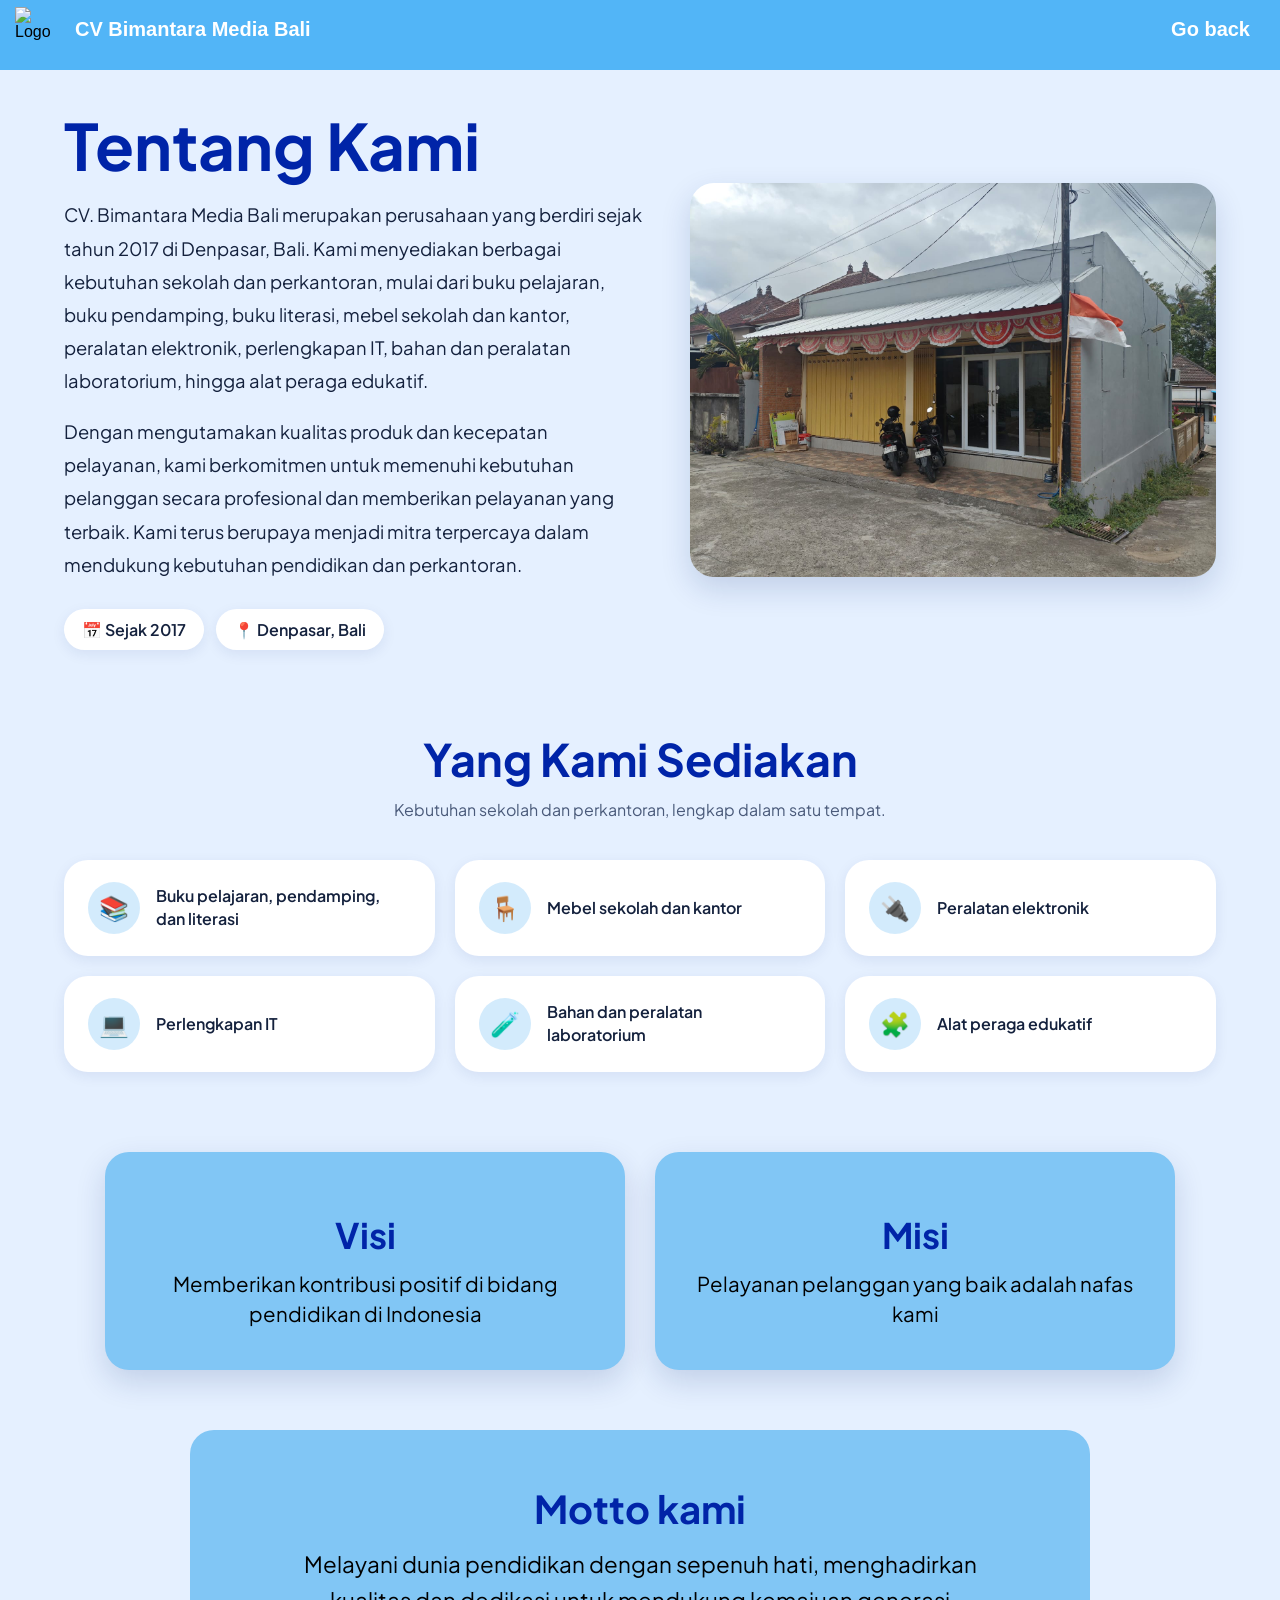
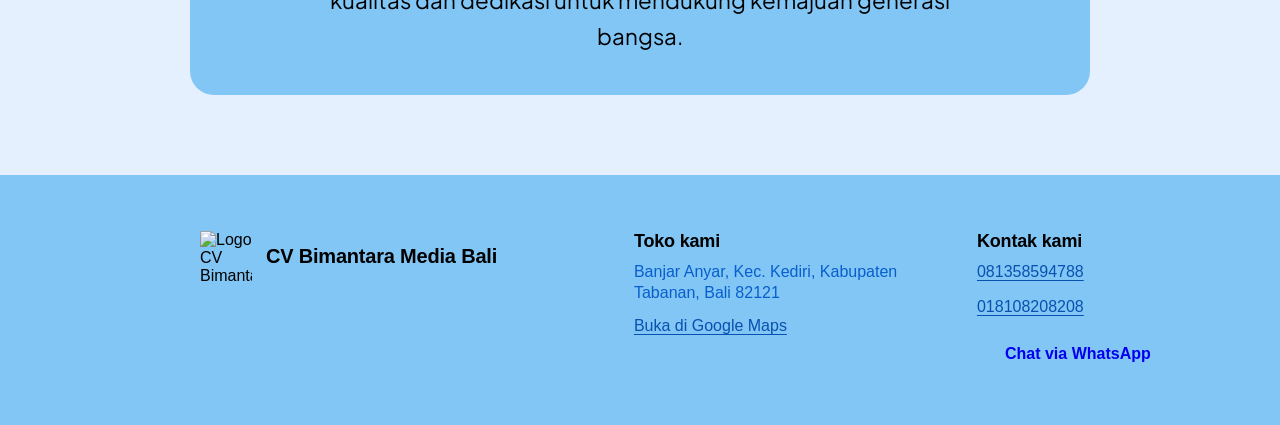
==== commit a4f91428: "new" ====
--- a/abour.html
+++ b/abour.html
@@ -65,10 +65,9 @@
             </ul>
           </div>
 
-          <!-- Replace the file with your own photo (horizontal, 4:3) -->
           <img
             class="about-photo"
-            src="images/tokoAbout.jpg"
+            src="images/aboutImg.jpeg"
             alt="Tampak depan toko CV Bimantara Media Bali"
           />
         </div>
--- a/style.css
+++ b/style.css
@@ -14,14 +14,6 @@
   --header-h: 70px;
   --radius: 24px;
   --container: 1200px;
-
-  /* Fonts */
-  --font-head: "Poppins", "Segoe UI", Tahoma, sans-serif;
-  --font-body: "Inter", "Segoe UI", Tahoma, sans-serif;
- 
-  /* Shadows */
-  --shadow-sm: 0 4px 14px rgba(11, 42, 111, 0.08);
-  --shadow-md: 0 12px 30px rgba(11, 42, 111, 0.16);
 }
 
 * {
@@ -455,7 +447,7 @@
   width: 100%;
   height: auto;
   min-height: 0;
-  margin: 200px 0 0;
+  margin: 80px 0 0;
   padding: 56px 0 48px;
   background: rgb(129, 198, 245);
   color: #000000;
@@ -646,6 +638,10 @@
     object-fit: cover;
   }
 
+  .why-grid {
+    grid-template-columns: 1fr;
+  }
+
   /* Know us more: stack cards vertically */
 
   .flex-image-link {
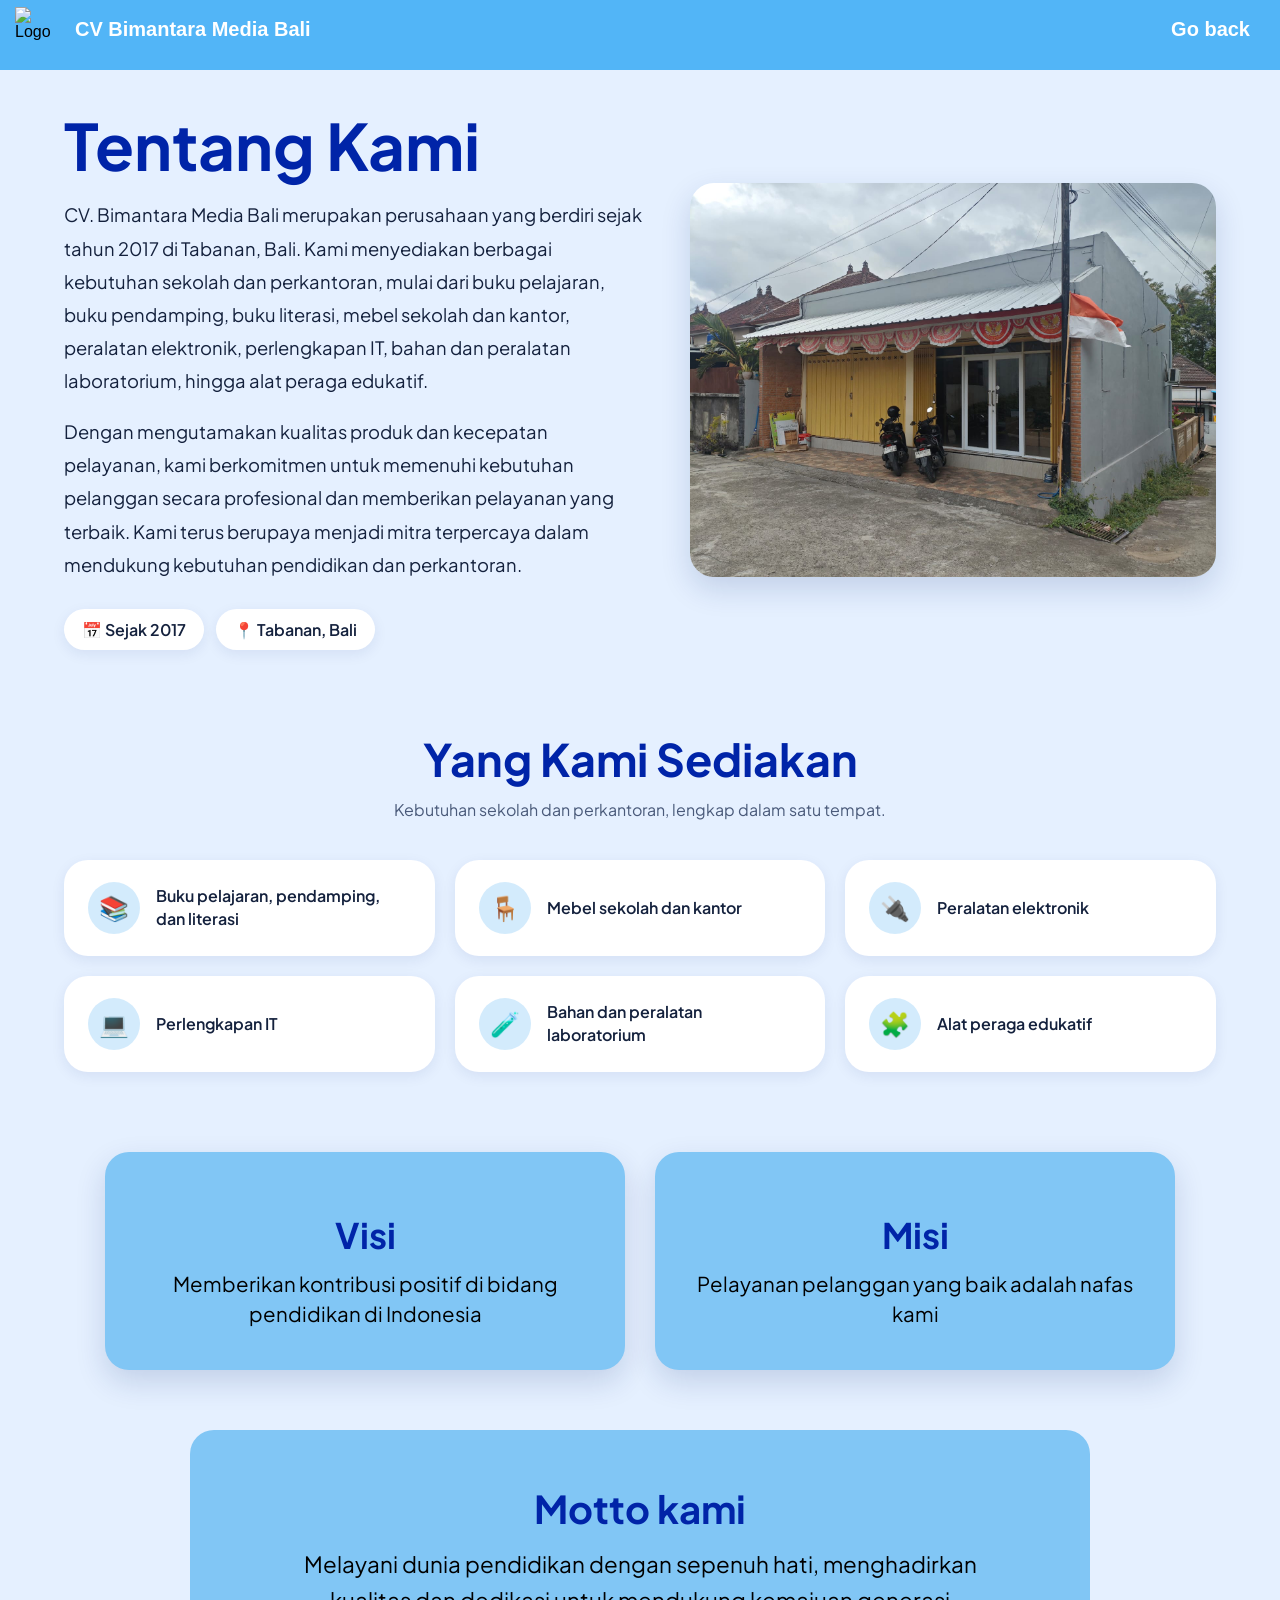
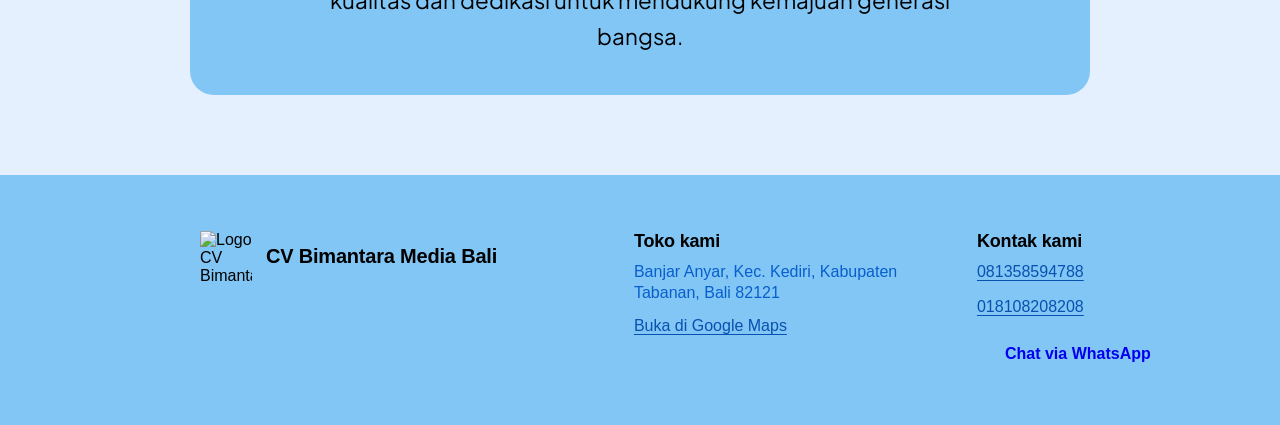
==== commit 9a281106: "new" ====
--- a/abour.html
+++ b/abour.html
@@ -45,7 +45,7 @@
 
             <p>
               CV. Bimantara Media Bali merupakan perusahaan yang berdiri sejak
-              tahun 2017 di Denpasar, Bali. Kami menyediakan berbagai kebutuhan
+              tahun 2017 di Tabanan, Bali. Kami menyediakan berbagai kebutuhan
               sekolah dan perkantoran, mulai dari buku pelajaran, buku
               pendamping, buku literasi, mebel sekolah dan kantor, peralatan
               elektronik, perlengkapan IT, bahan dan peralatan laboratorium,
@@ -61,7 +61,7 @@
 
             <ul class="about-facts">
               <li><span aria-hidden="true">📅</span> Sejak 2017</li>
-              <li><span aria-hidden="true">📍</span> Denpasar, Bali</li>
+              <li><span aria-hidden="true">📍</span> Tabanan, Bali</li>
             </ul>
           </div>
 
